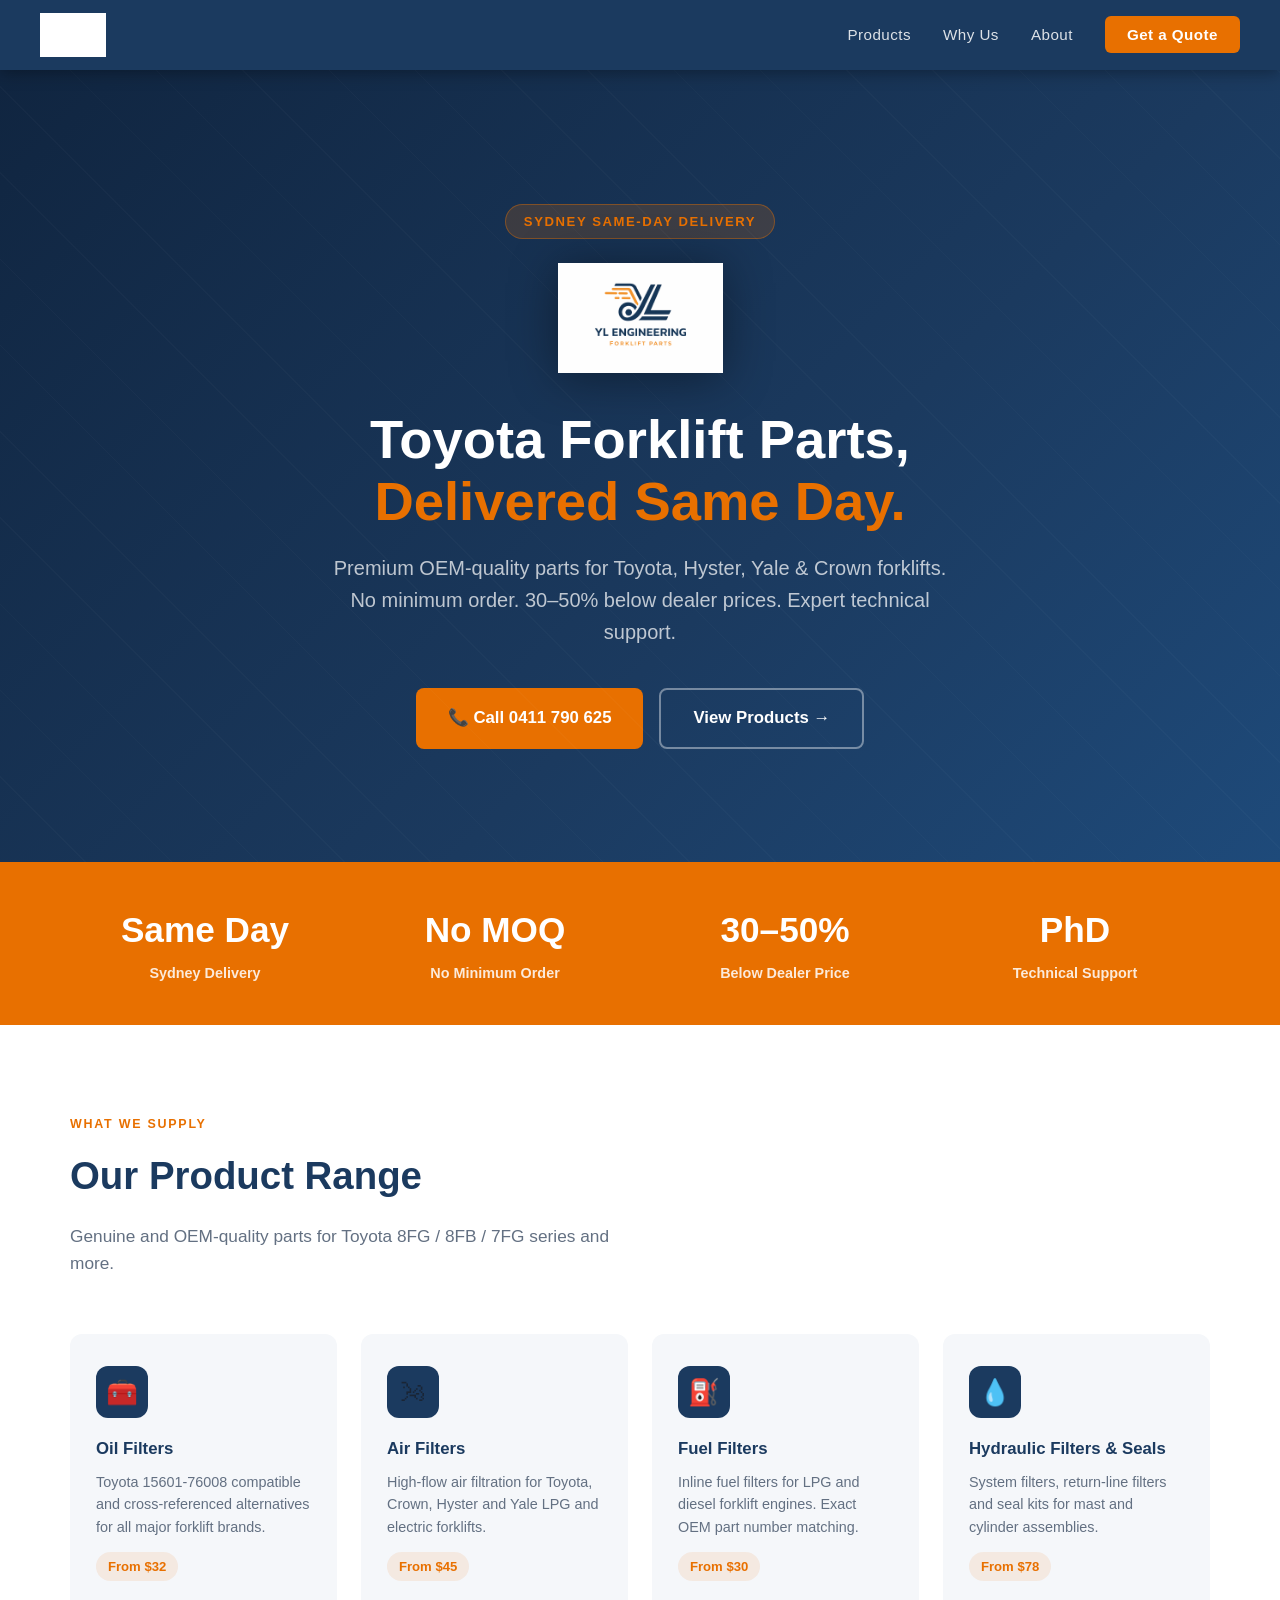
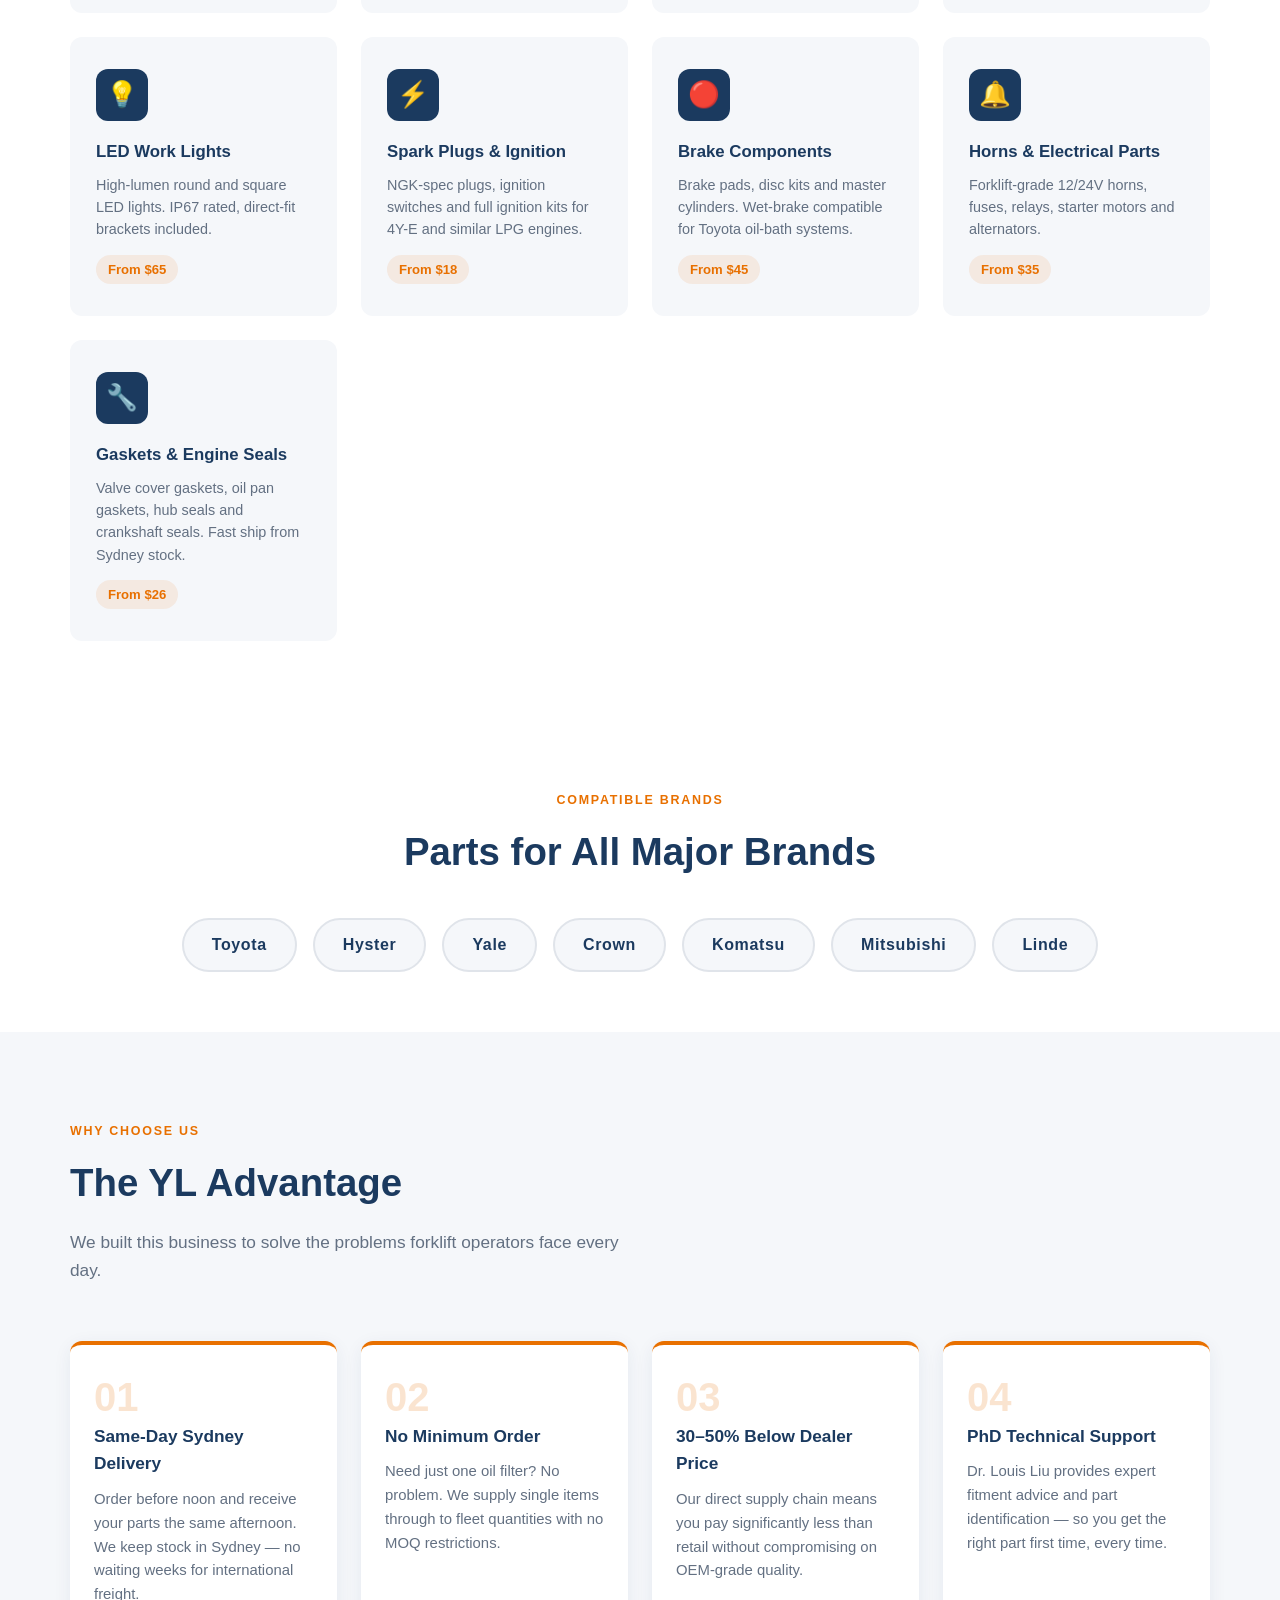
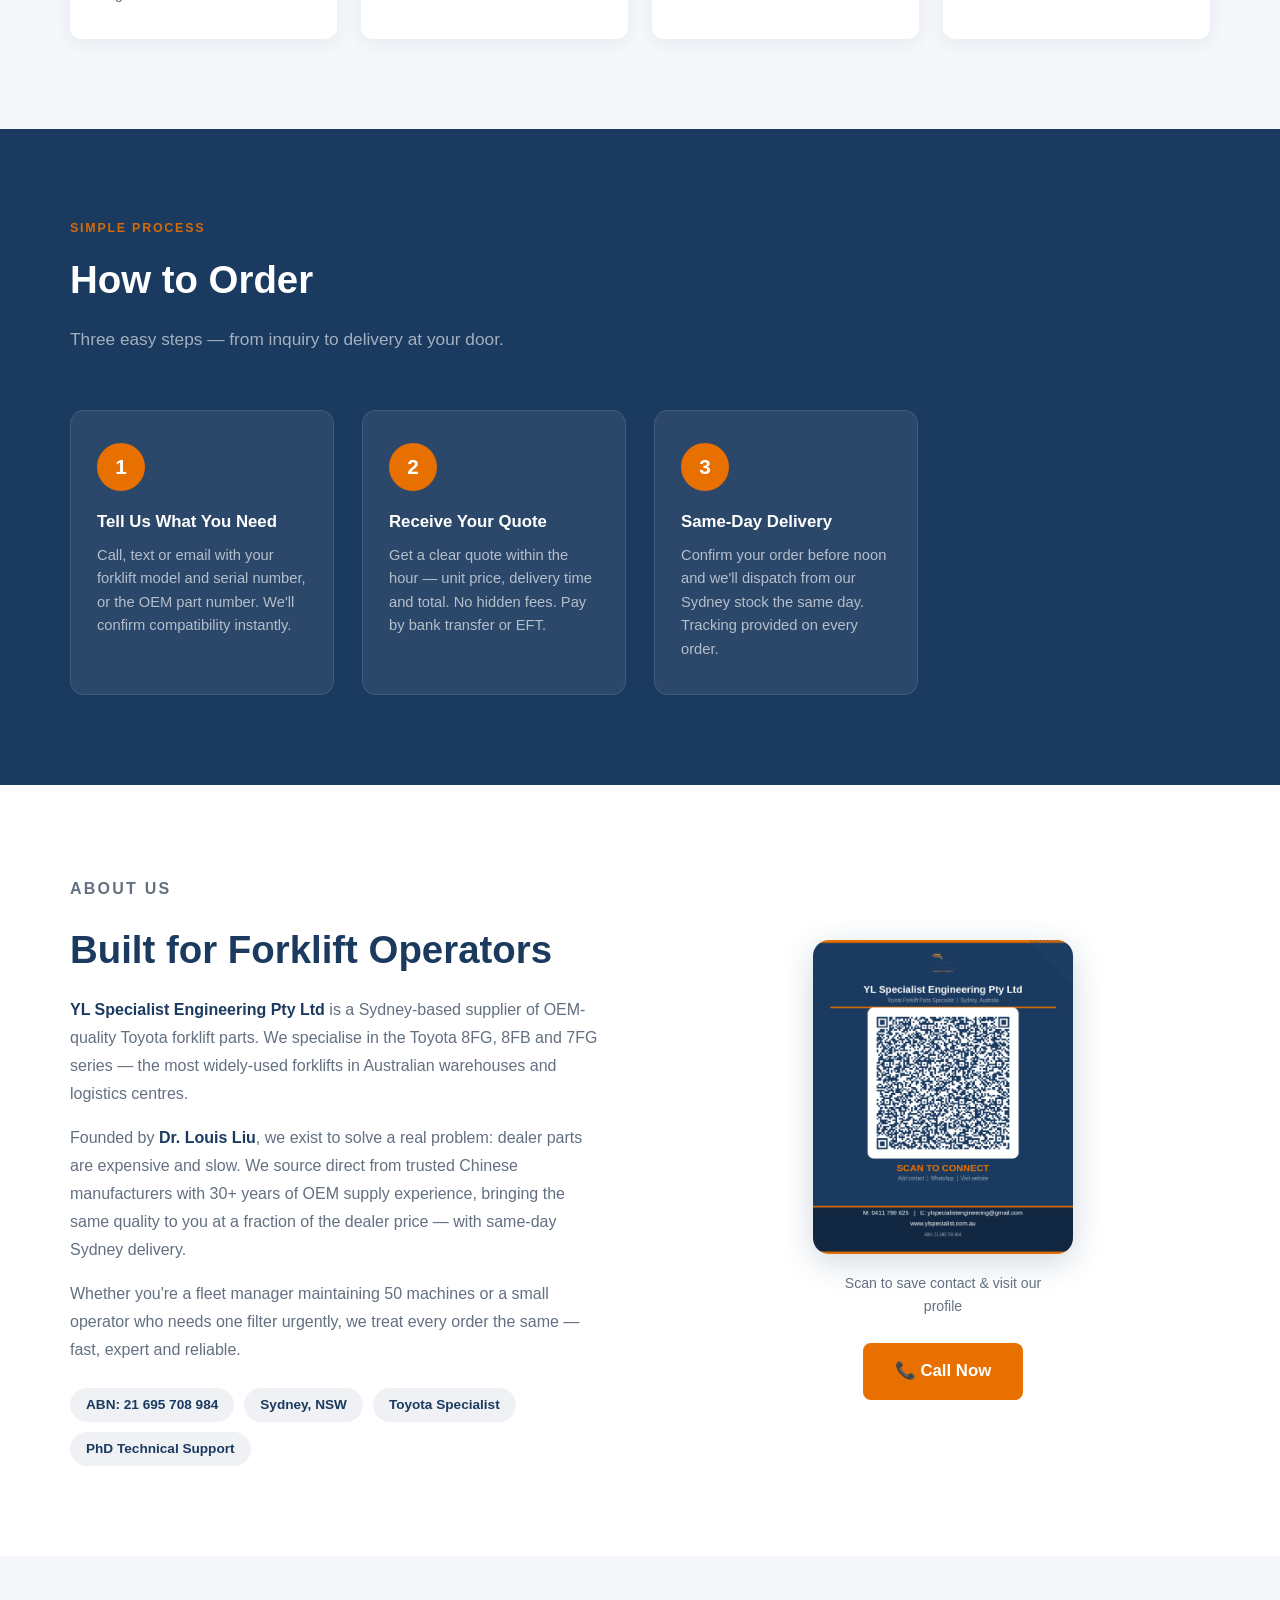
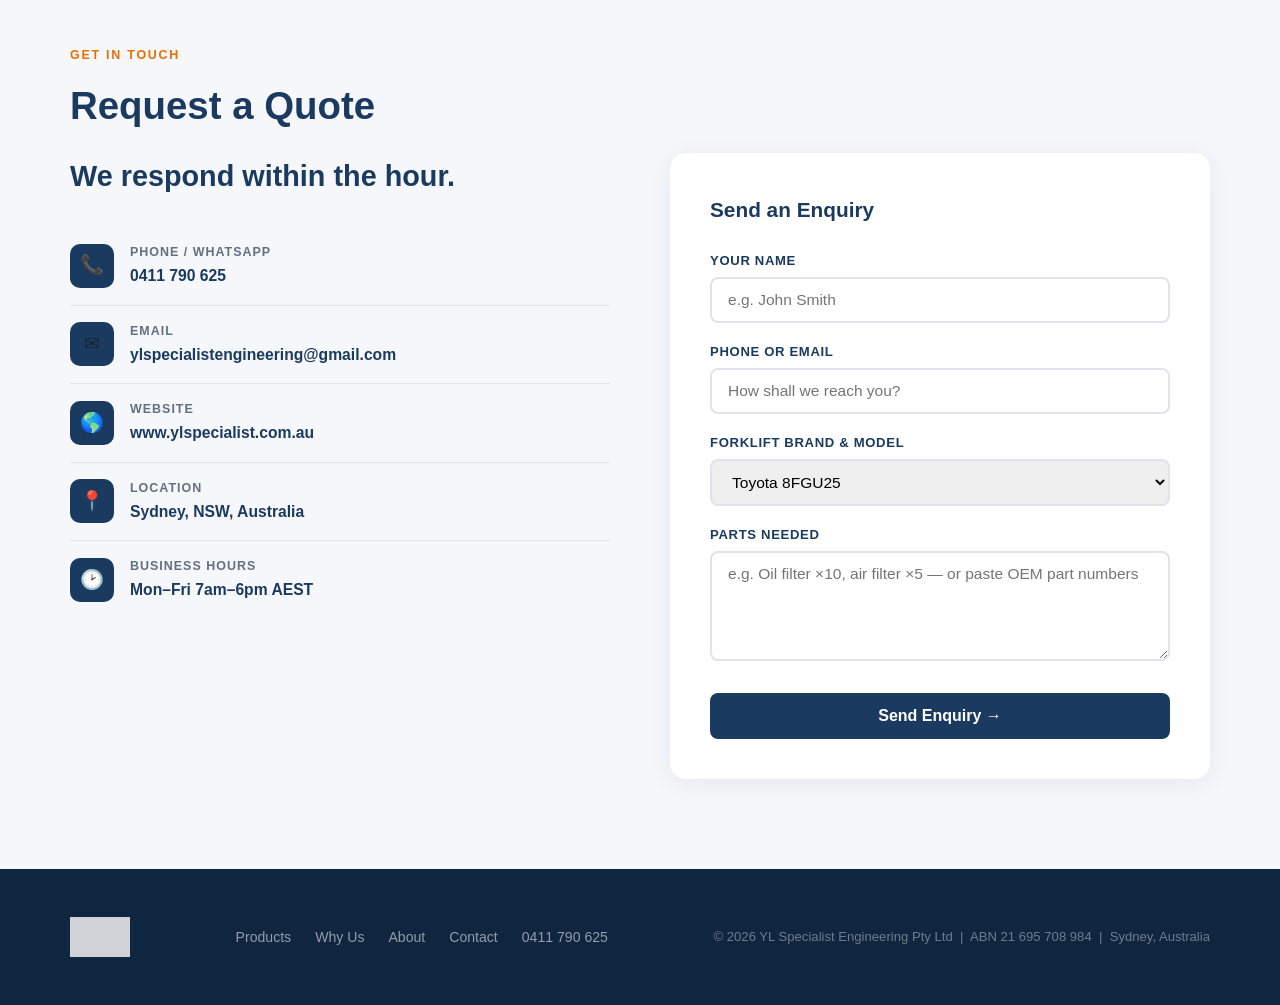
==== index.html @ 7cc7c7d5 "Publish website" ====
<!DOCTYPE html>
<html lang="en">
<head>
<meta charset="UTF-8"/>
<meta name="viewport" content="width=device-width, initial-scale=1.0"/>
<title>YL Specialist Engineering | Toyota Forklift Parts Sydney</title>
<meta name="description" content="Sydney's Toyota forklift parts specialist. Same-day delivery, no minimum order. Oil filters, air filters, LED lights, spark plugs and more. Call 0411 790 625."/>
<style>
/* ─── Reset & Base ─── */
*,*::before,*::after{box-sizing:border-box;margin:0;padding:0}
html{scroll-behavior:smooth}
body{font-family:'Segoe UI',Arial,sans-serif;color:#1a2535;background:#f5f7fa;line-height:1.6}
img{max-width:100%;display:block}
a{text-decoration:none;color:inherit}

/* ─── Variables ─── */
:root{
  --navy:#1B3A5F;
  --navy-dark:#102540;
  --orange:#E87000;
  --orange-lt:#FF8C1A;
  --white:#FFFFFF;
  --gray:#f5f7fa;
  --text:#1a2535;
  --mid:#637082;
}

/* ─── NAV ─── */
nav{
  position:sticky;top:0;z-index:999;
  background:var(--navy);
  display:flex;align-items:center;justify-content:space-between;
  padding:0 40px;height:70px;
  box-shadow:0 2px 16px rgba(0,0,0,.35);
}
.nav-logo img{height:44px;filter:brightness(0) invert(1);}
.nav-links{display:flex;gap:32px;align-items:center;list-style:none}
.nav-links a{color:rgba(255,255,255,.85);font-size:.95rem;letter-spacing:.03em;transition:color .2s}
.nav-links a:hover{color:var(--orange)}
.nav-cta{
  background:var(--orange);color:var(--white)!important;
  padding:10px 22px;border-radius:6px;font-weight:600;
  transition:background .2s;
}
.nav-cta:hover{background:var(--orange-lt)}
.hamburger{display:none;flex-direction:column;gap:5px;cursor:pointer;background:none;border:none;padding:4px}
.hamburger span{display:block;width:26px;height:2px;background:white;border-radius:2px}

/* ─── HERO ─── */
.hero{
  background:linear-gradient(135deg, var(--navy-dark) 0%, var(--navy) 60%, #1e4a7a 100%);
  min-height:88vh;display:flex;flex-direction:column;
  align-items:center;justify-content:center;
  text-align:center;padding:80px 20px 60px;
  position:relative;overflow:hidden;
}
.hero::before{
  content:'';position:absolute;inset:0;
  background:repeating-linear-gradient(
    45deg,transparent,transparent 60px,rgba(255,255,255,.018) 60px,rgba(255,255,255,.018) 61px
  );
}
.hero-badge{
  display:inline-block;background:rgba(232,112,0,.18);
  border:1px solid rgba(232,112,0,.4);
  color:var(--orange);font-size:.82rem;letter-spacing:.12em;font-weight:700;
  padding:6px 18px;border-radius:20px;margin-bottom:24px;text-transform:uppercase;
}
.hero img.hero-logo{
  height:110px;margin:0 auto 36px;
  filter:drop-shadow(0 4px 24px rgba(0,0,0,.4));
}
.hero h1{
  color:var(--white);font-size:clamp(2rem,5vw,3.4rem);
  font-weight:800;line-height:1.15;max-width:820px;
  margin-bottom:18px;
}
.hero h1 span{color:var(--orange)}
.hero p.sub{
  color:rgba(255,255,255,.72);font-size:clamp(1rem,2.2vw,1.25rem);
  max-width:620px;margin:0 auto 40px;
}
.hero-btns{display:flex;gap:16px;flex-wrap:wrap;justify-content:center}
.btn{
  display:inline-flex;align-items:center;gap:8px;
  padding:15px 32px;border-radius:8px;font-size:1.05rem;font-weight:700;
  cursor:pointer;transition:all .2s;border:none;
}
.btn-primary{background:var(--orange);color:var(--white)}
.btn-primary:hover{background:var(--orange-lt);transform:translateY(-2px)}
.btn-outline{background:transparent;color:var(--white);border:2px solid rgba(255,255,255,.4)}
.btn-outline:hover{border-color:var(--orange);color:var(--orange)}

/* ─── SECTION BASE ─── */
section{padding:90px 20px}
.container{max-width:1140px;margin:0 auto}
.section-tag{
  color:var(--orange);font-size:.78rem;letter-spacing:.14em;font-weight:700;
  text-transform:uppercase;margin-bottom:10px;
}
.section-title{
  font-size:clamp(1.6rem,3.5vw,2.4rem);font-weight:800;
  color:var(--navy);margin-bottom:16px;
}
.section-sub{color:var(--mid);font-size:1.08rem;max-width:580px;margin-bottom:56px;}

/* ─── STATS STRIP ─── */
.stats{
  background:var(--orange);padding:40px 20px;
}
.stats .container{
  display:grid;grid-template-columns:repeat(4,1fr);gap:20px;text-align:center;
}
.stat-item h3{color:var(--white);font-size:2.2rem;font-weight:800}
.stat-item p{color:rgba(255,255,255,.85);font-size:.9rem;font-weight:600;margin-top:4px}
@media(max-width:700px){.stats .container{grid-template-columns:repeat(2,1fr)}}

/* ─── PRODUCTS ─── */
.products{background:var(--white)}
.prod-grid{display:grid;grid-template-columns:repeat(auto-fill,minmax(240px,1fr));gap:24px}
.prod-card{
  background:var(--gray);border-radius:12px;
  padding:30px 24px;transition:all .25s;border:2px solid transparent;
}
.prod-card:hover{
  border-color:var(--orange);transform:translateY(-4px);
  box-shadow:0 12px 32px rgba(27,58,95,.12);
}
.prod-icon{
  width:52px;height:52px;border-radius:12px;
  background:var(--navy);display:flex;align-items:center;justify-content:center;
  margin-bottom:18px;font-size:1.6rem;
}
.prod-card h3{font-size:1.05rem;font-weight:700;color:var(--navy);margin-bottom:8px}
.prod-card p{color:var(--mid);font-size:.9rem;line-height:1.55}
.prod-card .price-from{
  margin-top:14px;display:inline-block;
  background:rgba(232,112,0,.1);color:var(--orange);
  padding:4px 12px;border-radius:20px;font-size:.82rem;font-weight:700;
}

/* ─── WHY US ─── */
.why{background:var(--gray)}
.why-grid{display:grid;grid-template-columns:repeat(auto-fill,minmax(230px,1fr));gap:24px}
.why-card{
  background:var(--white);border-radius:12px;padding:32px 24px;
  border-top:4px solid var(--orange);
  box-shadow:0 4px 18px rgba(27,58,95,.07);
}
.why-card h3{font-size:1.08rem;font-weight:700;color:var(--navy);margin-bottom:10px}
.why-card p{color:var(--mid);font-size:.93rem}
.why-num{
  font-size:2.5rem;font-weight:900;color:var(--orange);opacity:.18;
  line-height:1;margin-bottom:6px;
}

/* ─── BRANDS ─── */
.brands{background:var(--white);padding:60px 20px;text-align:center}
.brand-list{
  display:flex;flex-wrap:wrap;gap:16px;
  justify-content:center;margin-top:36px;
}
.brand-chip{
  background:var(--gray);border:2px solid #e0e4ea;
  padding:12px 28px;border-radius:40px;
  font-weight:700;font-size:1rem;color:var(--navy);
  letter-spacing:.04em;
}

/* ─── HOW TO ORDER ─── */
.order{background:var(--navy);padding:90px 20px}
.order .section-tag{color:rgba(232,112,0,.9)}
.order .section-title{color:var(--white)}
.order .section-sub{color:rgba(255,255,255,.6)}
.steps{display:grid;grid-template-columns:repeat(auto-fill,minmax(240px,1fr));gap:28px;margin-top:20px}
.step{
  background:rgba(255,255,255,.07);border-radius:14px;padding:32px 26px;
  border:1px solid rgba(255,255,255,.1);position:relative;
}
.step-num{
  width:48px;height:48px;border-radius:50%;
  background:var(--orange);color:var(--white);
  font-size:1.3rem;font-weight:900;
  display:flex;align-items:center;justify-content:center;
  margin-bottom:18px;
}
.step h3{color:var(--white);font-size:1.05rem;font-weight:700;margin-bottom:8px}
.step p{color:rgba(255,255,255,.65);font-size:.92rem}

/* ─── ABOUT ─── */
.about{background:var(--white)}
.about-inner{display:grid;grid-template-columns:1fr 1fr;gap:72px;align-items:center}
.about-text p{color:var(--mid);margin-bottom:16px;font-size:1rem;line-height:1.75}
.about-text p strong{color:var(--navy)}
.about-tag-list{display:flex;flex-wrap:wrap;gap:10px;margin-top:24px}
.about-tag{
  background:rgba(27,58,95,.07);color:var(--navy);
  padding:6px 16px;border-radius:20px;font-size:.85rem;font-weight:600;
}
.about-qr{display:flex;flex-direction:column;align-items:center;gap:18px}
.about-qr img{width:260px;border-radius:16px;box-shadow:0 8px 32px rgba(27,58,95,.2)}
.about-qr p{color:var(--mid);font-size:.88rem;text-align:center;max-width:220px}

/* ─── CONTACT ─── */
.contact{background:var(--gray)}
.contact-grid{display:grid;grid-template-columns:1fr 1fr;gap:60px;align-items:start}
.contact-info h2{font-size:1.8rem;font-weight:800;color:var(--navy);margin-bottom:28px}
.contact-row{
  display:flex;align-items:center;gap:16px;
  padding:16px 0;border-bottom:1px solid #e0e4ea;
}
.contact-row:last-child{border:none}
.c-icon{
  width:44px;height:44px;border-radius:10px;flex-shrink:0;
  background:var(--navy);display:flex;align-items:center;justify-content:center;
  font-size:1.2rem;
}
.contact-row h4{font-size:.78rem;color:var(--mid);font-weight:600;letter-spacing:.08em;text-transform:uppercase}
.contact-row a,
.contact-row span{color:var(--navy);font-weight:600;font-size:.98rem}
.contact-row a:hover{color:var(--orange)}
.contact-form{background:var(--white);border-radius:16px;padding:40px;box-shadow:0 4px 24px rgba(27,58,95,.08)}
.contact-form h3{color:var(--navy);font-size:1.3rem;font-weight:800;margin-bottom:24px}
.form-row{margin-bottom:18px}
.form-row label{display:block;font-size:.82rem;font-weight:700;color:var(--navy);margin-bottom:6px;letter-spacing:.05em;text-transform:uppercase}
.form-row input,.form-row textarea,.form-row select{
  width:100%;padding:12px 16px;border-radius:8px;
  border:2px solid #e0e4ea;font-size:.97rem;
  font-family:inherit;transition:border .2s;
}
.form-row input:focus,.form-row textarea:focus,.form-row select:focus{
  outline:none;border-color:var(--orange);
}
.form-row textarea{height:110px;resize:vertical}
.btn-send{
  width:100%;background:var(--navy);color:var(--white);
  padding:14px;border-radius:8px;font-size:1rem;font-weight:700;
  border:none;cursor:pointer;transition:background .2s;margin-top:6px;
}
.btn-send:hover{background:var(--orange)}

/* ─── FOOTER ─── */
footer{background:var(--navy-dark);color:rgba(255,255,255,.6);padding:48px 20px}
.footer-inner{
  max-width:1140px;margin:0 auto;
  display:flex;flex-wrap:wrap;gap:28px;justify-content:space-between;align-items:center;
}
.footer-logo img{height:40px;filter:brightness(0) invert(1);opacity:.8}
.footer-links{display:flex;gap:24px;flex-wrap:wrap}
.footer-links a{color:rgba(255,255,255,.55);font-size:.88rem;transition:color .2s}
.footer-links a:hover{color:var(--orange)}
.footer-copy{font-size:.82rem;color:rgba(255,255,255,.4)}

/* ─── MOBILE ─── */
@media(max-width:860px){
  .about-inner,.contact-grid{grid-template-columns:1fr;gap:40px}
  .about-qr{display:none}
}
@media(max-width:640px){
  nav{padding:0 20px}
  .nav-links{
    display:none;flex-direction:column;gap:0;
    position:absolute;top:70px;left:0;right:0;
    background:var(--navy);padding:12px 0;
  }
  .nav-links.open{display:flex}
  .nav-links li a{display:block;padding:14px 28px}
  .hamburger{display:flex}
  .hero{min-height:auto;padding:80px 20px 60px}
  .hero-btns{flex-direction:column;align-items:center}
  section{padding:64px 20px}
}
</style>
</head>
<body>

<!-- ═══ NAV ═══ -->
<nav>
  <a href="#home" class="nav-logo">
    <img src="[data-uri]" alt="YL Engineering Logo"/>
  </a>
  <ul class="nav-links" id="navLinks">
    <li><a href="#products">Products</a></li>
    <li><a href="#why">Why Us</a></li>
    <li><a href="#about">About</a></li>
    <li><a href="#contact"><span class="nav-cta">Get a Quote</span></a></li>
  </ul>
  <button class="hamburger" id="hamburger" aria-label="Menu">
    <span></span><span></span><span></span>
  </button>
</nav>

<!-- ═══ HERO ═══ -->
<section class="hero" id="home">
  <div class="hero-badge">Sydney Same-Day Delivery</div>
  <img class="hero-logo" src="[data-uri]" alt="YL Specialist Engineering"/>
  <h1>Toyota Forklift Parts,<br/><span>Delivered Same Day.</span></h1>
  <p class="sub">
    Premium OEM-quality parts for Toyota, Hyster, Yale &amp; Crown forklifts.
    No minimum order. 30–50% below dealer prices. Expert technical support.
  </p>
  <div class="hero-btns">
    <a href="tel:0411790625" class="btn btn-primary">&#128222; Call 0411 790 625</a>
    <a href="#products" class="btn btn-outline">View Products &#8594;</a>
  </div>
</section>

<!-- ═══ STATS ═══ -->
<div class="stats">
  <div class="container">
    <div class="stat-item"><h3>Same Day</h3><p>Sydney Delivery</p></div>
    <div class="stat-item"><h3>No MOQ</h3><p>No Minimum Order</p></div>
    <div class="stat-item"><h3>30–50%</h3><p>Below Dealer Price</p></div>
    <div class="stat-item"><h3>PhD</h3><p>Technical Support</p></div>
  </div>
</div>

<!-- ═══ PRODUCTS ═══ -->
<section class="products" id="products">
  <div class="container">
    <p class="section-tag">What We Supply</p>
    <h2 class="section-title">Our Product Range</h2>
    <p class="section-sub">Genuine and OEM-quality parts for Toyota 8FG / 8FB / 7FG series and more.</p>
    <div class="prod-grid">
      <div class="prod-card">
        <div class="prod-icon">&#129520;</div>
        <h3>Oil Filters</h3>
        <p>Toyota 15601-76008 compatible and cross-referenced alternatives for all major forklift brands.</p>
        <span class="price-from">From $32</span>
      </div>
      <div class="prod-card">
        <div class="prod-icon">&#127788;</div>
        <h3>Air Filters</h3>
        <p>High-flow air filtration for Toyota, Crown, Hyster and Yale LPG and electric forklifts.</p>
        <span class="price-from">From $45</span>
      </div>
      <div class="prod-card">
        <div class="prod-icon">&#9981;</div>
        <h3>Fuel Filters</h3>
        <p>Inline fuel filters for LPG and diesel forklift engines. Exact OEM part number matching.</p>
        <span class="price-from">From $30</span>
      </div>
      <div class="prod-card">
        <div class="prod-icon">&#128167;</div>
        <h3>Hydraulic Filters &amp; Seals</h3>
        <p>System filters, return-line filters and seal kits for mast and cylinder assemblies.</p>
        <span class="price-from">From $78</span>
      </div>
      <div class="prod-card">
        <div class="prod-icon">&#128161;</div>
        <h3>LED Work Lights</h3>
        <p>High-lumen round and square LED lights. IP67 rated, direct-fit brackets included.</p>
        <span class="price-from">From $65</span>
      </div>
      <div class="prod-card">
        <div class="prod-icon">&#9889;</div>
        <h3>Spark Plugs &amp; Ignition</h3>
        <p>NGK-spec plugs, ignition switches and full ignition kits for 4Y-E and similar LPG engines.</p>
        <span class="price-from">From $18</span>
      </div>
      <div class="prod-card">
        <div class="prod-icon">&#128308;</div>
        <h3>Brake Components</h3>
        <p>Brake pads, disc kits and master cylinders. Wet-brake compatible for Toyota oil-bath systems.</p>
        <span class="price-from">From $45</span>
      </div>
      <div class="prod-card">
        <div class="prod-icon">&#128276;</div>
        <h3>Horns &amp; Electrical Parts</h3>
        <p>Forklift-grade 12/24V horns, fuses, relays, starter motors and alternators.</p>
        <span class="price-from">From $35</span>
      </div>
      <div class="prod-card">
        <div class="prod-icon">&#128295;</div>
        <h3>Gaskets &amp; Engine Seals</h3>
        <p>Valve cover gaskets, oil pan gaskets, hub seals and crankshaft seals. Fast ship from Sydney stock.</p>
        <span class="price-from">From $26</span>
      </div>
    </div>
  </div>
</section>

<!-- ═══ BRANDS ═══ -->
<div class="brands">
  <div class="container">
    <p class="section-tag" style="color:var(--orange)">Compatible Brands</p>
    <h2 class="section-title" style="text-align:center">Parts for All Major Brands</h2>
    <div class="brand-list">
      <div class="brand-chip">Toyota</div>
      <div class="brand-chip">Hyster</div>
      <div class="brand-chip">Yale</div>
      <div class="brand-chip">Crown</div>
      <div class="brand-chip">Komatsu</div>
      <div class="brand-chip">Mitsubishi</div>
      <div class="brand-chip">Linde</div>
    </div>
  </div>
</div>

<!-- ═══ WHY US ═══ -->
<section class="why" id="why">
  <div class="container">
    <p class="section-tag">Why Choose Us</p>
    <h2 class="section-title">The YL Advantage</h2>
    <p class="section-sub">We built this business to solve the problems forklift operators face every day.</p>
    <div class="why-grid">
      <div class="why-card">
        <div class="why-num">01</div>
        <h3>Same-Day Sydney Delivery</h3>
        <p>Order before noon and receive your parts the same afternoon. We keep stock in Sydney — no waiting weeks for international freight.</p>
      </div>
      <div class="why-card">
        <div class="why-num">02</div>
        <h3>No Minimum Order</h3>
        <p>Need just one oil filter? No problem. We supply single items through to fleet quantities with no MOQ restrictions.</p>
      </div>
      <div class="why-card">
        <div class="why-num">03</div>
        <h3>30–50% Below Dealer Price</h3>
        <p>Our direct supply chain means you pay significantly less than retail without compromising on OEM-grade quality.</p>
      </div>
      <div class="why-card">
        <div class="why-num">04</div>
        <h3>PhD Technical Support</h3>
        <p>Dr. Louis Liu provides expert fitment advice and part identification — so you get the right part first time, every time.</p>
      </div>
    </div>
  </div>
</section>

<!-- ═══ HOW TO ORDER ═══ -->
<section class="order" id="order">
  <div class="container">
    <p class="section-tag">Simple Process</p>
    <h2 class="section-title">How to Order</h2>
    <p class="section-sub">Three easy steps — from inquiry to delivery at your door.</p>
    <div class="steps">
      <div class="step">
        <div class="step-num">1</div>
        <h3>Tell Us What You Need</h3>
        <p>Call, text or email with your forklift model and serial number, or the OEM part number. We'll confirm compatibility instantly.</p>
      </div>
      <div class="step">
        <div class="step-num">2</div>
        <h3>Receive Your Quote</h3>
        <p>Get a clear quote within the hour — unit price, delivery time and total. No hidden fees. Pay by bank transfer or EFT.</p>
      </div>
      <div class="step">
        <div class="step-num">3</div>
        <h3>Same-Day Delivery</h3>
        <p>Confirm your order before noon and we'll dispatch from our Sydney stock the same day. Tracking provided on every order.</p>
      </div>
    </div>
  </div>
</section>

<!-- ═══ ABOUT ═══ -->
<section class="about" id="about">
  <div class="container">
    <div class="about-inner">
      <div class="about-text">
        <p class="section-tag">About Us</p>
        <h2 class="section-title">Built for Forklift Operators</h2>
        <p><strong>YL Specialist Engineering Pty Ltd</strong> is a Sydney-based supplier of OEM-quality Toyota forklift parts. We specialise in the Toyota 8FG, 8FB and 7FG series — the most widely-used forklifts in Australian warehouses and logistics centres.</p>
        <p>Founded by <strong>Dr. Louis Liu</strong>, we exist to solve a real problem: dealer parts are expensive and slow. We source direct from trusted Chinese manufacturers with 30+ years of OEM supply experience, bringing the same quality to you at a fraction of the dealer price — with same-day Sydney delivery.</p>
        <p>Whether you're a fleet manager maintaining 50 machines or a small operator who needs one filter urgently, we treat every order the same — fast, expert and reliable.</p>
        <div class="about-tag-list">
          <span class="about-tag">ABN: 21 695 708 984</span>
          <span class="about-tag">Sydney, NSW</span>
          <span class="about-tag">Toyota Specialist</span>
          <span class="about-tag">PhD Technical Support</span>
        </div>
      </div>
      <div class="about-qr">
        <img src="[data-uri]" alt="YL Engineering QR Code — Scan to connect"/>
        <p>Scan to save contact &amp; visit our profile</p>
        <a href="tel:0411790625" class="btn btn-primary" style="margin-top:8px">&#128222; Call Now</a>
      </div>
    </div>
  </div>
</section>

<!-- ═══ CONTACT ═══ -->
<section class="contact" id="contact">
  <div class="container">
    <p class="section-tag">Get in Touch</p>
    <h2 class="section-title">Request a Quote</h2>
    <div class="contact-grid">
      <div class="contact-info">
        <h2>We respond within the hour.</h2>
        <div class="contact-row">
          <div class="c-icon">&#128222;</div>
          <div>
            <h4>Phone / WhatsApp</h4>
            <a href="tel:0411790625">0411 790 625</a>
          </div>
        </div>
        <div class="contact-row">
          <div class="c-icon">&#9993;</div>
          <div>
            <h4>Email</h4>
            <a href="mailto:ylspecialistengineering@gmail.com">ylspecialistengineering@gmail.com</a>
          </div>
        </div>
        <div class="contact-row">
          <div class="c-icon">&#127758;</div>
          <div>
            <h4>Website</h4>
            <a href="https://www.ylspecialist.com.au" target="_blank">www.ylspecialist.com.au</a>
          </div>
        </div>
        <div class="contact-row">
          <div class="c-icon">&#128205;</div>
          <div>
            <h4>Location</h4>
            <span>Sydney, NSW, Australia</span>
          </div>
        </div>
        <div class="contact-row">
          <div class="c-icon">&#128337;</div>
          <div>
            <h4>Business Hours</h4>
            <span>Mon–Fri 7am–6pm AEST</span>
          </div>
        </div>
      </div>
      <div class="contact-form">
        <h3>Send an Enquiry</h3>
        <div class="form-row">
          <label>Your Name</label>
          <input type="text" placeholder="e.g. John Smith"/>
        </div>
        <div class="form-row">
          <label>Phone or Email</label>
          <input type="text" placeholder="How shall we reach you?"/>
        </div>
        <div class="form-row">
          <label>Forklift Brand &amp; Model</label>
          <select>
            <option>Toyota 8FGU25</option>
            <option>Toyota 8FGCU25</option>
            <option>Toyota 7FG Series</option>
            <option>Hyster</option>
            <option>Yale</option>
            <option>Crown</option>
            <option>Other</option>
          </select>
        </div>
        <div class="form-row">
          <label>Parts Needed</label>
          <textarea placeholder="e.g. Oil filter ×10, air filter ×5 — or paste OEM part numbers"></textarea>
        </div>
        <button class="btn-send" onclick="sendEnquiry()">Send Enquiry &#8594;</button>
      </div>
    </div>
  </div>
</section>

<!-- ═══ FOOTER ═══ -->
<footer>
  <div class="footer-inner">
    <div class="footer-logo">
      <img src="[data-uri]" alt="YL Engineering"/>
    </div>
    <div class="footer-links">
      <a href="#products">Products</a>
      <a href="#why">Why Us</a>
      <a href="#about">About</a>
      <a href="#contact">Contact</a>
      <a href="tel:0411790625">0411 790 625</a>
    </div>
    <div class="footer-copy">
      &copy; 2026 YL Specialist Engineering Pty Ltd &nbsp;|&nbsp; ABN 21 695 708 984 &nbsp;|&nbsp; Sydney, Australia
    </div>
  </div>
</footer>

<script>
// Mobile nav toggle
document.getElementById('hamburger').addEventListener('click',function(){
  document.getElementById('navLinks').classList.toggle('open');
});
// Close nav on link click
document.querySelectorAll('.nav-links a').forEach(a=>{
  a.addEventListener('click',()=>document.getElementById('navLinks').classList.remove('open'));
});

// Enquiry form — opens mailto
function sendEnquiry(){
  const name  = document.querySelectorAll('.form-row input')[0].value || 'Customer';
  const reach = document.querySelectorAll('.form-row input')[1].value || '';
  const model = document.querySelector('.form-row select').value;
  const parts = document.querySelector('.form-row textarea').value || 'Parts enquiry';
  const body  = encodeURIComponent(
    `Hi Louis,

I would like to enquire about parts.

Name: ${name}
Contact: ${reach}
Forklift: ${model}
Parts needed: ${parts}

Thank you`
  );
  window.location.href = `mailto:ylspecialistengineering@gmail.com?subject=Parts%20Enquiry%20-%20${encodeURIComponent(model)}&body=${body}`;
}

// Smooth active nav highlighting
const sections = document.querySelectorAll('section[id], div.stats');
const navLinks  = document.querySelectorAll('.nav-links a');
const observer  = new IntersectionObserver(entries=>{
  entries.forEach(e=>{
    if(e.isIntersecting){
      navLinks.forEach(a=>a.style.color='');
      const match = document.querySelector(`.nav-links a[href="#${e.target.id}"]`);
      if(match) match.style.color='var(--orange)';
    }
  });
},{threshold:0.4});
sections.forEach(s=>observer.observe(s));
</script>
</body>
</html>
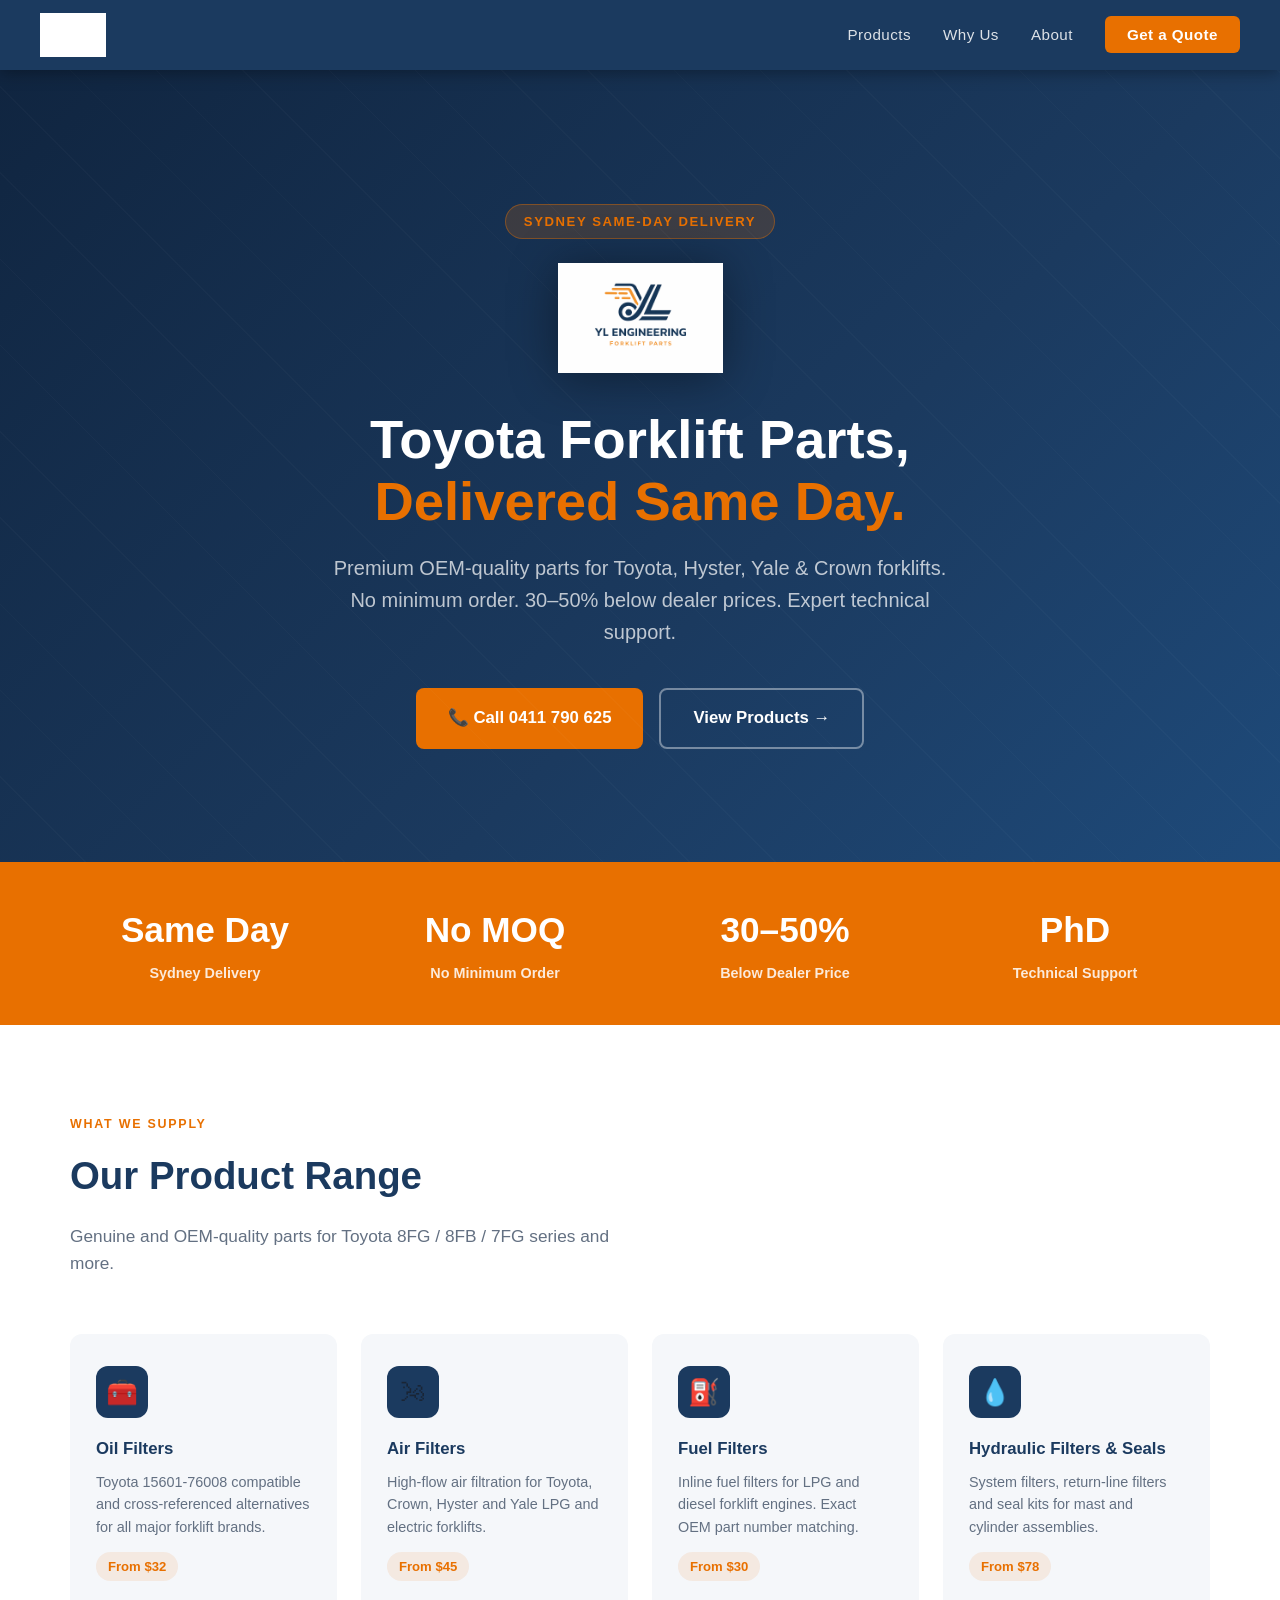
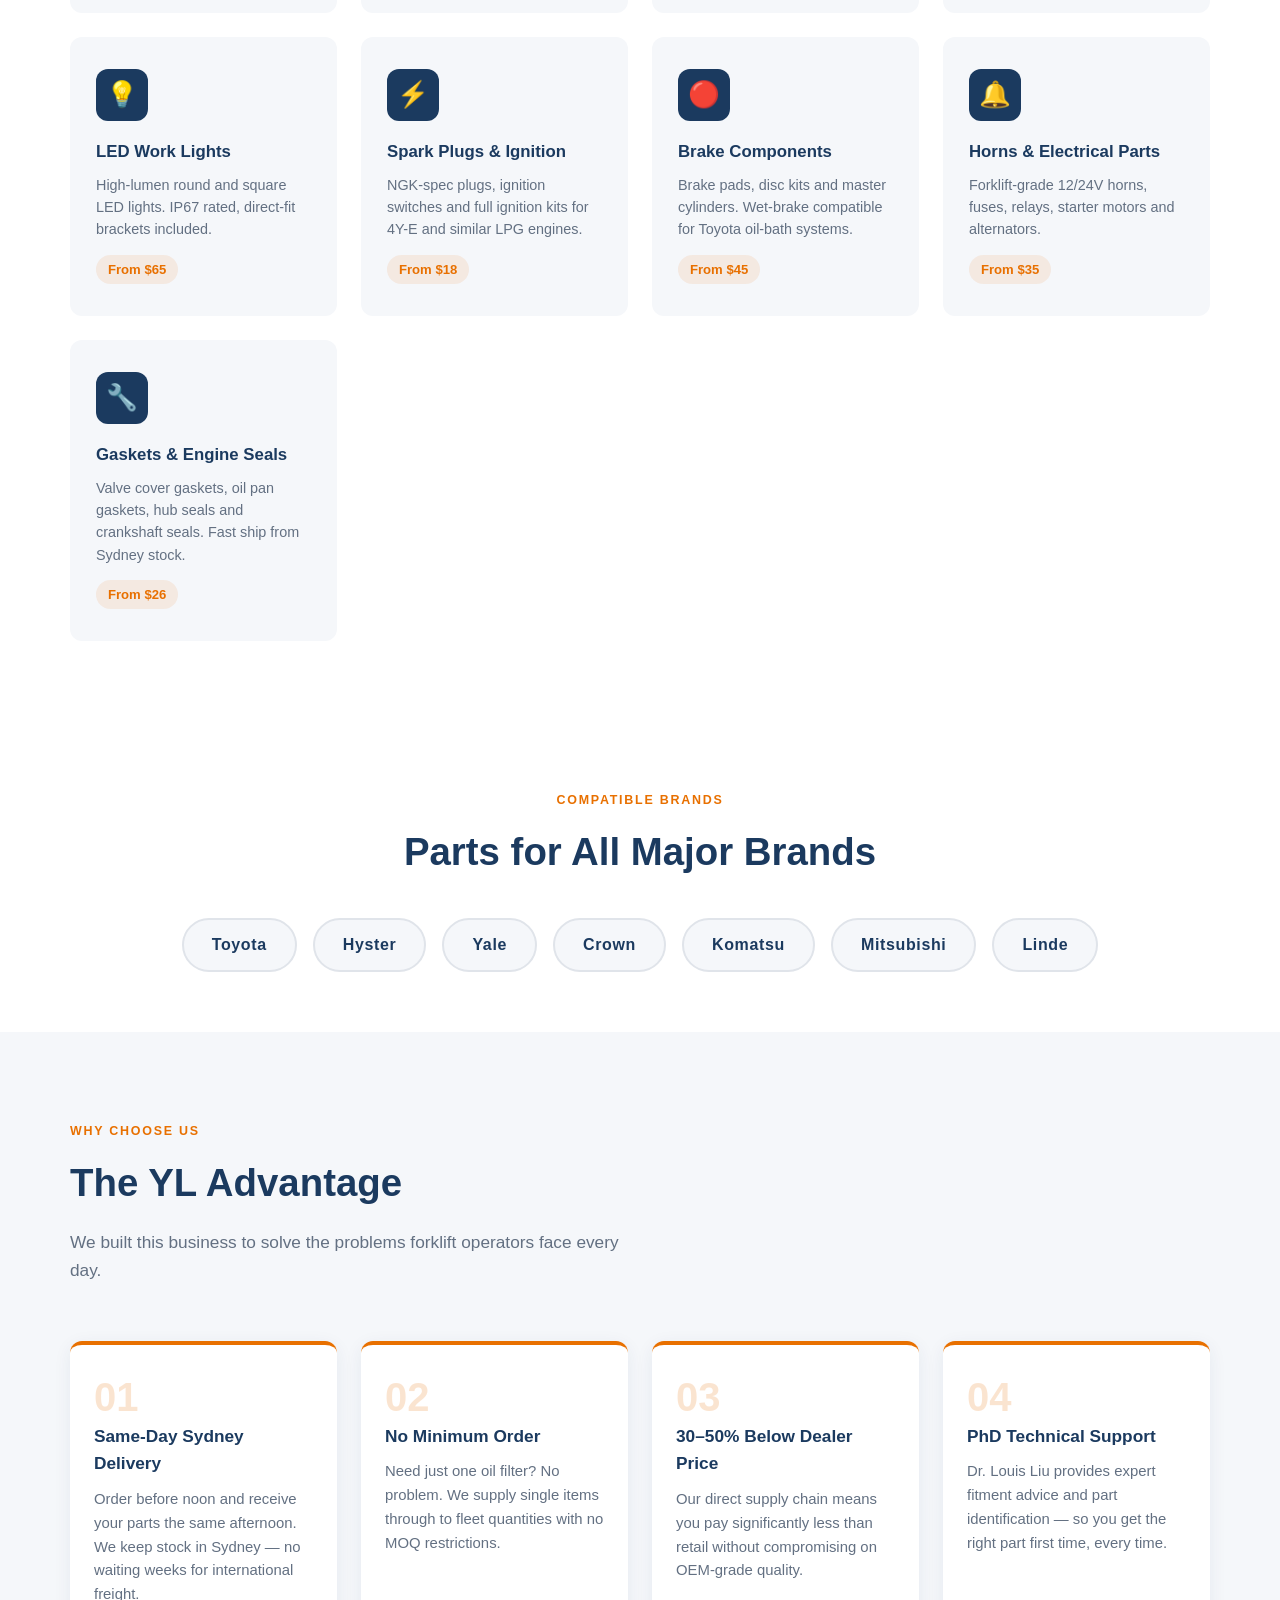
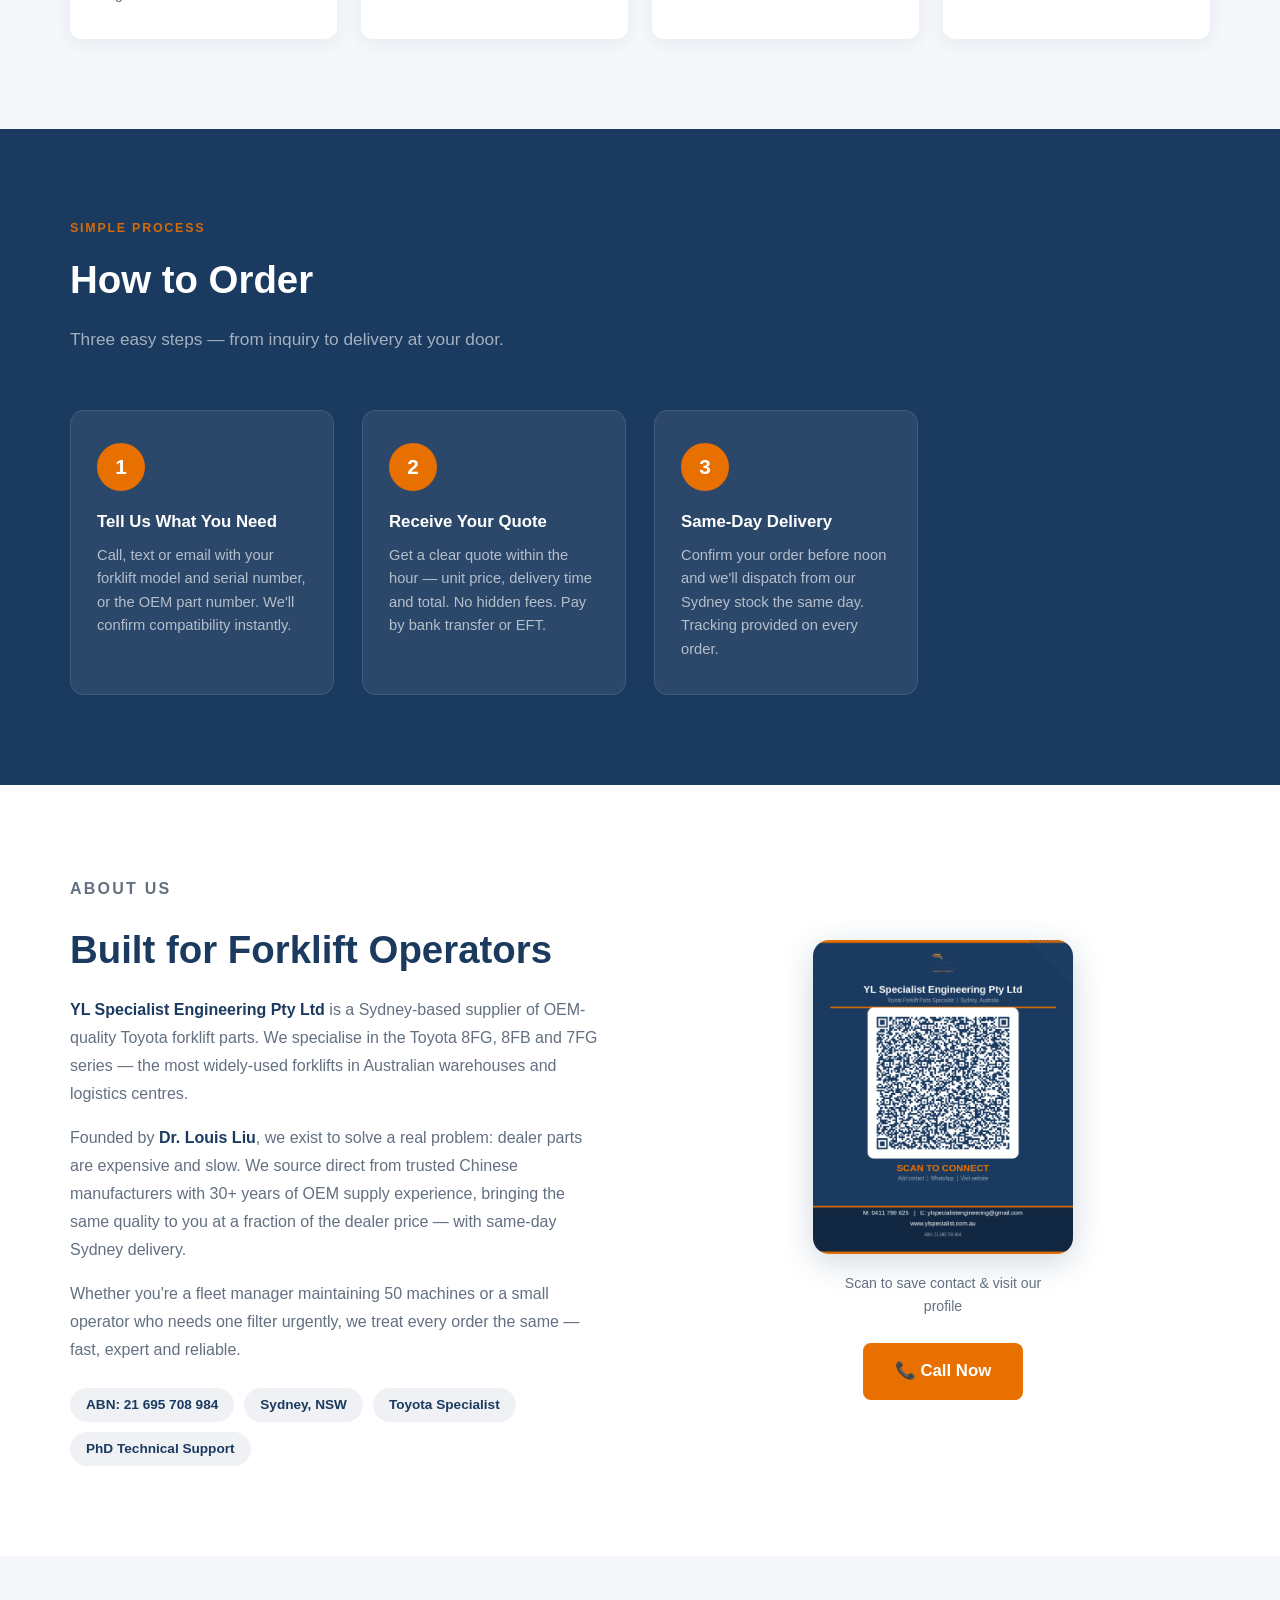
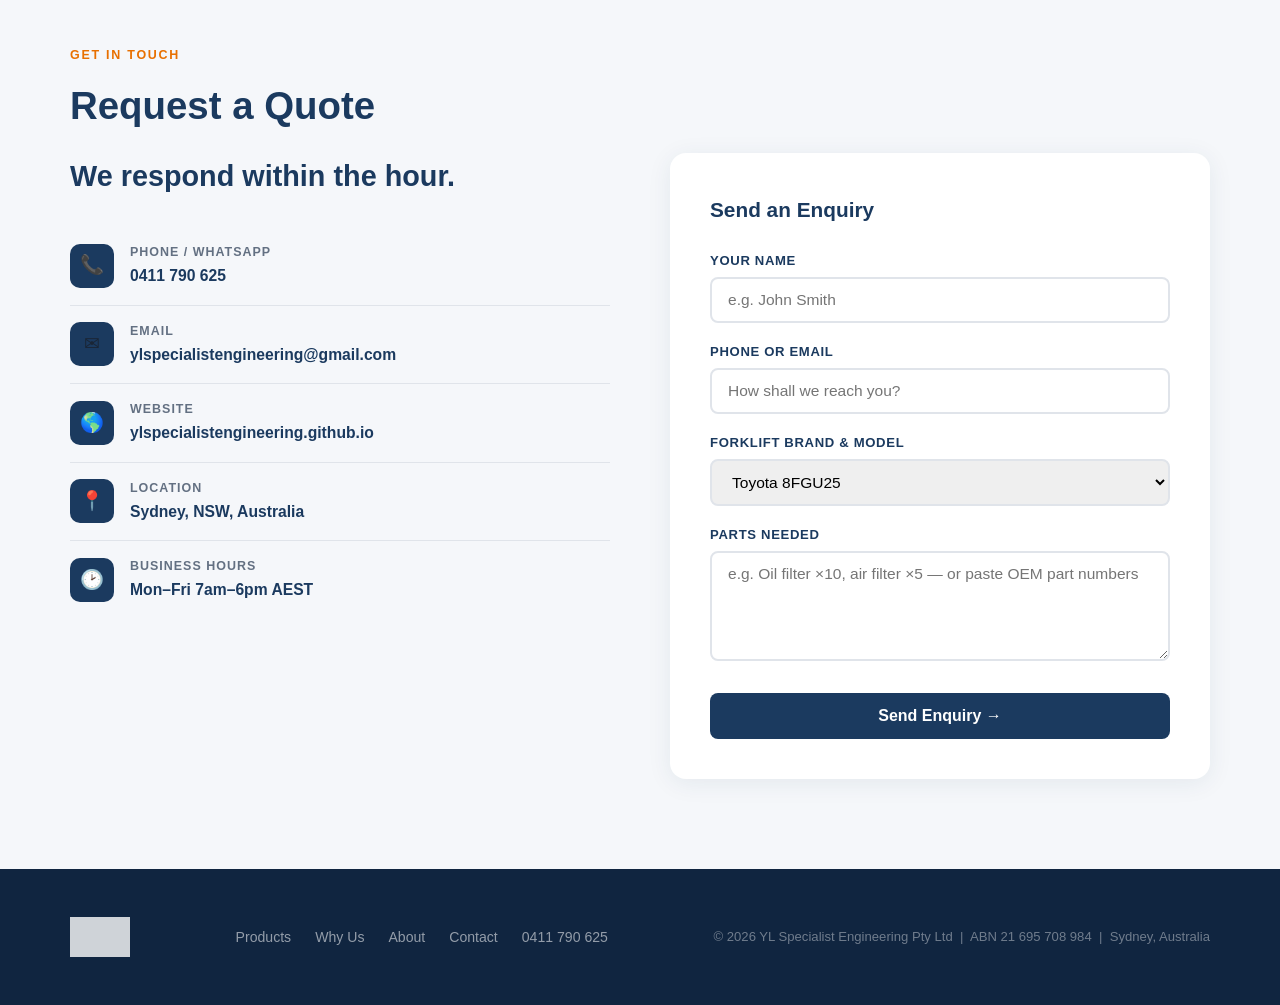
==== commit 4b52d286: "Update website address" ====
--- a/index.html
+++ b/index.html
@@ -506,7 +506,7 @@
           <div class="c-icon">&#127758;</div>
           <div>
             <h4>Website</h4>
-            <a href="https://www.ylspecialist.com.au" target="_blank">www.ylspecialist.com.au</a>
+            <a href="https://ylspecialistengineering.github.io/" target="_blank">ylspecialistengineering.github.io</a>
           </div>
         </div>
         <div class="contact-row">
@@ -621,4 +621,4 @@
 sections.forEach(s=>observer.observe(s));
 </script>
 </body>
-</html>+</html>
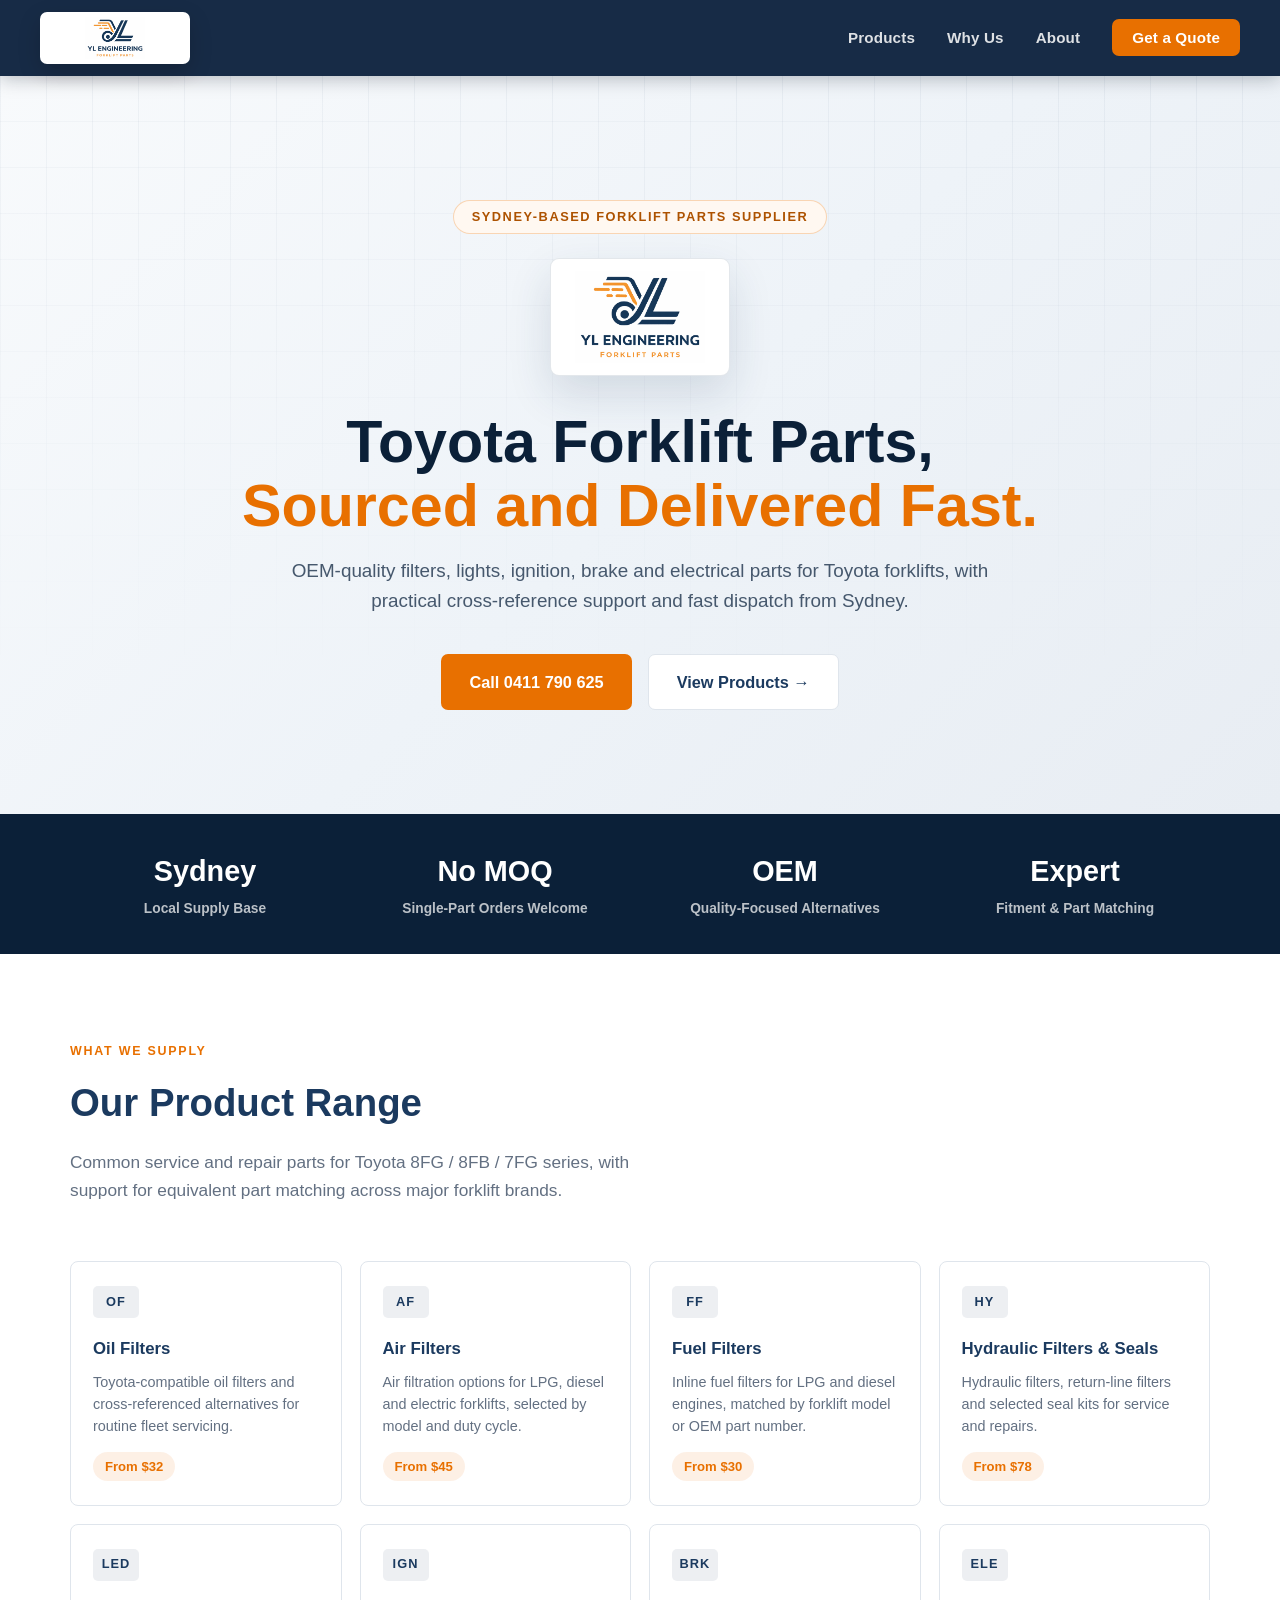
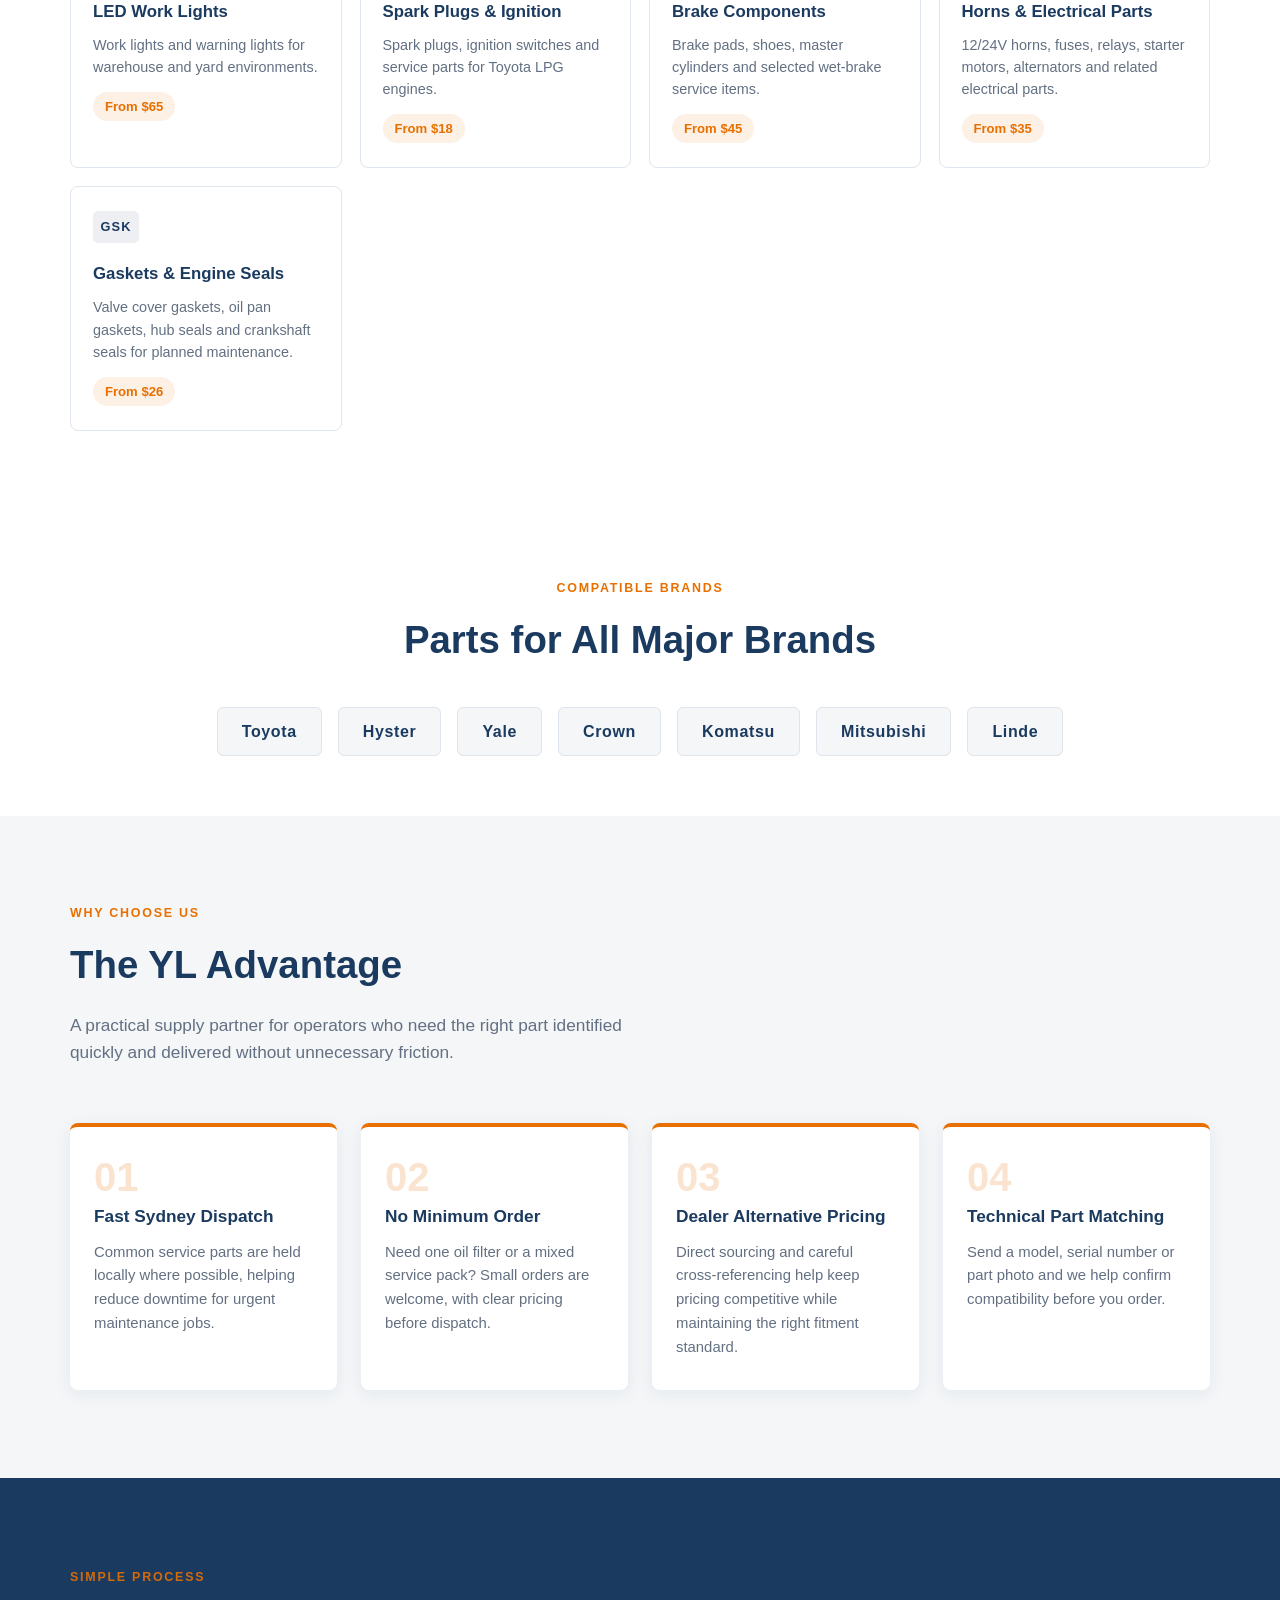
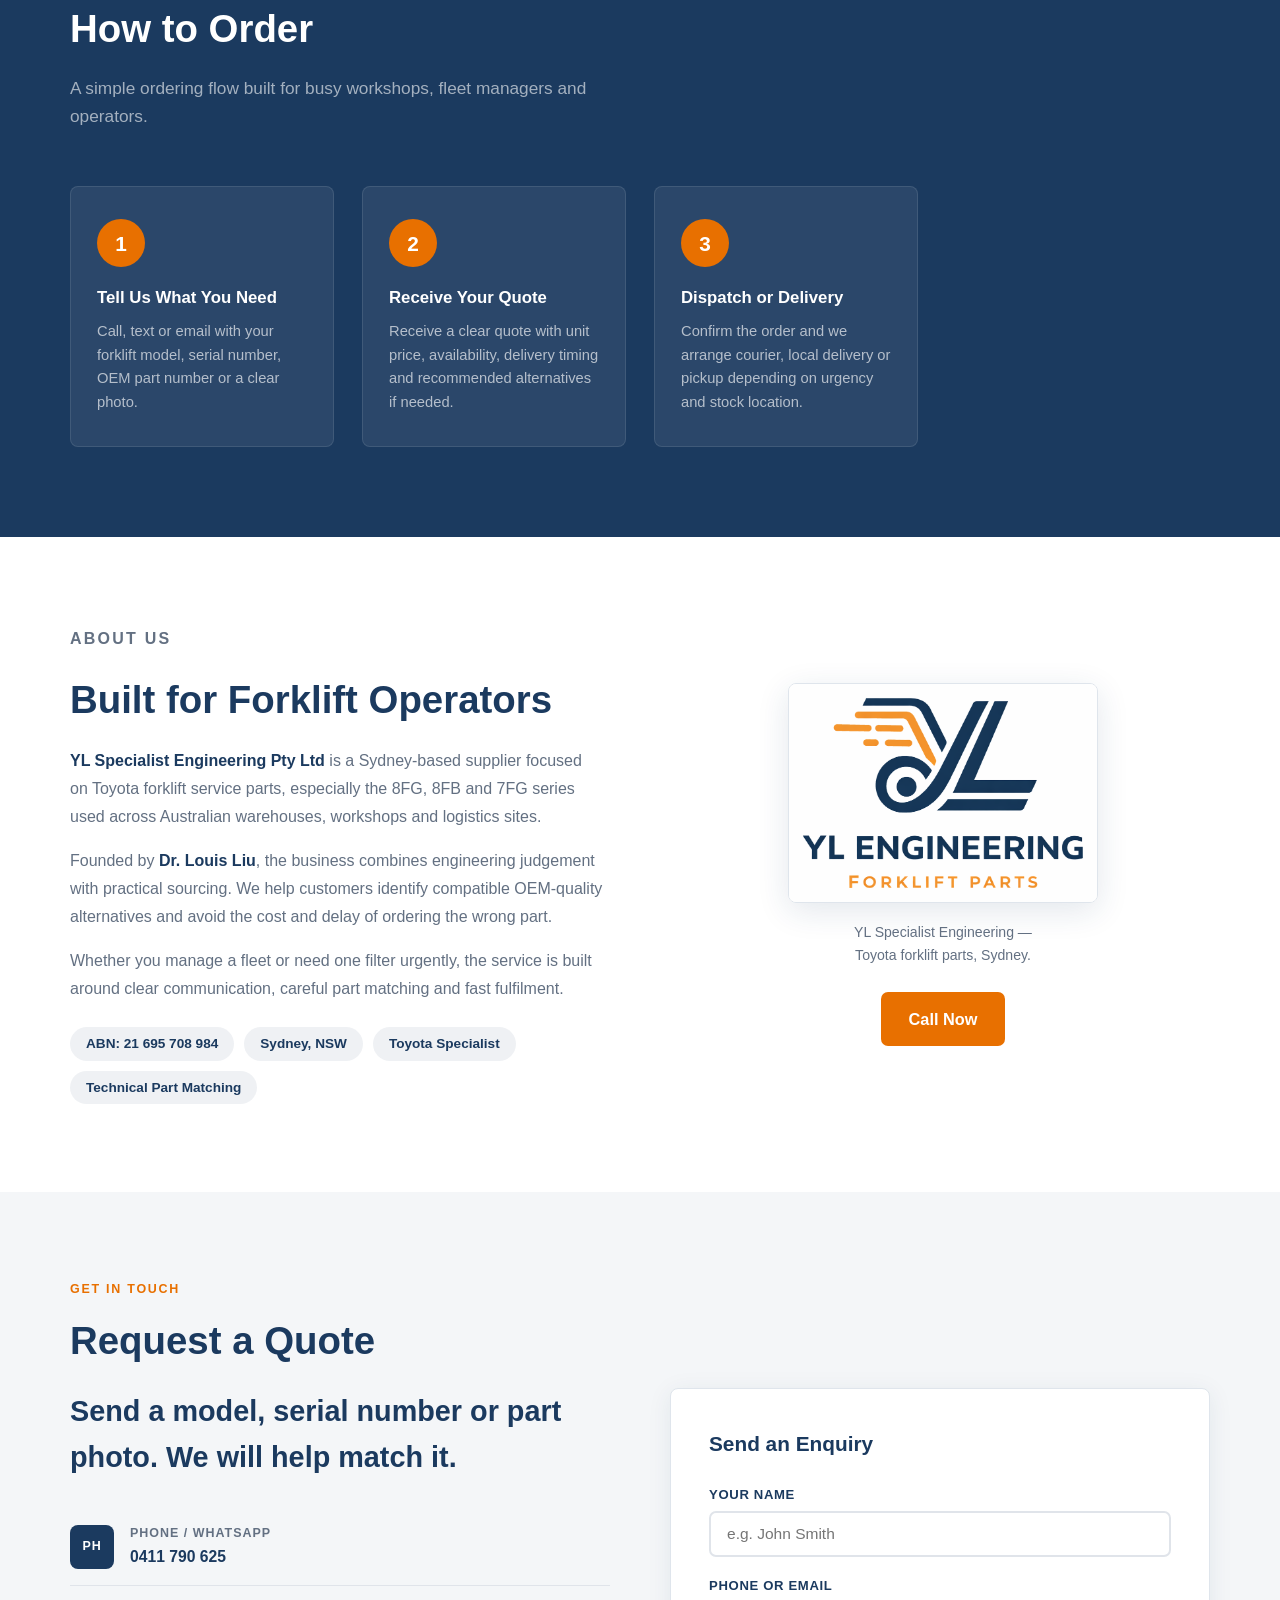
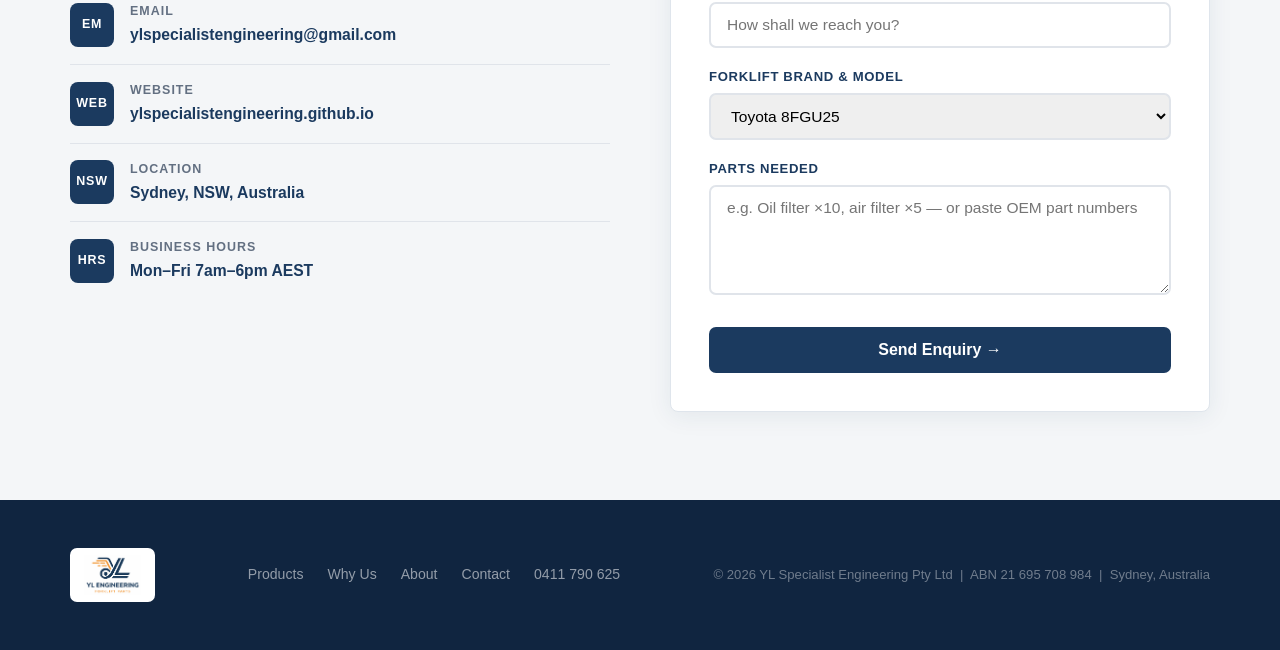
==== commit 4eda978e: "Refine website design and copy" ====
--- a/index.html
+++ b/index.html
@@ -9,7 +9,7 @@
 /* ─── Reset & Base ─── */
 *,*::before,*::after{box-sizing:border-box;margin:0;padding:0}
 html{scroll-behavior:smooth}
-body{font-family:'Segoe UI',Arial,sans-serif;color:#1a2535;background:#f5f7fa;line-height:1.6}
+body{font-family:'Segoe UI',Arial,sans-serif;color:#1a2535;background:#f4f6f8;line-height:1.6}
 img{max-width:100%;display:block}
 a{text-decoration:none;color:inherit}
 
@@ -17,10 +17,12 @@
 :root{
   --navy:#1B3A5F;
   --navy-dark:#102540;
+  --navy-ink:#0B2038;
   --orange:#E87000;
   --orange-lt:#FF8C1A;
   --white:#FFFFFF;
-  --gray:#f5f7fa;
+  --gray:#f4f6f8;
+  --line:#dfe5ec;
   --text:#1a2535;
   --mid:#637082;
 }
@@ -28,18 +30,24 @@
 /* ─── NAV ─── */
 nav{
   position:sticky;top:0;z-index:999;
-  background:var(--navy);
+  background:rgba(16,37,64,.97);
+  backdrop-filter:blur(10px);
   display:flex;align-items:center;justify-content:space-between;
-  padding:0 40px;height:70px;
-  box-shadow:0 2px 16px rgba(0,0,0,.35);
-}
-.nav-logo img{height:44px;filter:brightness(0) invert(1);}
+  padding:0 40px;height:76px;
+  box-shadow:0 2px 18px rgba(4,17,33,.28);
+}
+.nav-logo{
+  height:52px;width:150px;border-radius:7px;background:var(--white);
+  display:flex;align-items:center;justify-content:center;
+  box-shadow:0 8px 22px rgba(0,0,0,.2);
+}
+.nav-logo img{height:42px;width:auto;object-fit:contain}
 .nav-links{display:flex;gap:32px;align-items:center;list-style:none}
-.nav-links a{color:rgba(255,255,255,.85);font-size:.95rem;letter-spacing:.03em;transition:color .2s}
+.nav-links a{color:rgba(255,255,255,.86);font-size:.95rem;font-weight:600;letter-spacing:.01em;transition:color .2s}
 .nav-links a:hover{color:var(--orange)}
 .nav-cta{
   background:var(--orange);color:var(--white)!important;
-  padding:10px 22px;border-radius:6px;font-weight:600;
+  padding:10px 20px;border-radius:7px;font-weight:800;
   transition:background .2s;
 }
 .nav-cta:hover{background:var(--orange-lt)}
@@ -48,51 +56,54 @@
 
 /* ─── HERO ─── */
 .hero{
-  background:linear-gradient(135deg, var(--navy-dark) 0%, var(--navy) 60%, #1e4a7a 100%);
-  min-height:88vh;display:flex;flex-direction:column;
+  background:linear-gradient(135deg, #f8fafc 0%, #eef3f8 52%, #e8edf3 100%);
+  min-height:82vh;display:flex;flex-direction:column;
   align-items:center;justify-content:center;
   text-align:center;padding:80px 20px 60px;
   position:relative;overflow:hidden;
 }
 .hero::before{
   content:'';position:absolute;inset:0;
-  background:repeating-linear-gradient(
-    45deg,transparent,transparent 60px,rgba(255,255,255,.018) 60px,rgba(255,255,255,.018) 61px
-  );
+  background:linear-gradient(90deg, rgba(27,58,95,.08) 0 1px, transparent 1px 100%),
+             linear-gradient(0deg, rgba(27,58,95,.06) 0 1px, transparent 1px 100%);
+  background-size:46px 46px;
+  mask-image:linear-gradient(to bottom, rgba(0,0,0,.6), transparent 82%);
 }
 .hero-badge{
-  display:inline-block;background:rgba(232,112,0,.18);
-  border:1px solid rgba(232,112,0,.4);
-  color:var(--orange);font-size:.82rem;letter-spacing:.12em;font-weight:700;
+  position:relative;display:inline-block;background:#fff8f1;
+  border:1px solid rgba(232,112,0,.26);
+  color:#ad5200;font-size:.8rem;letter-spacing:.12em;font-weight:800;
   padding:6px 18px;border-radius:20px;margin-bottom:24px;text-transform:uppercase;
 }
 .hero img.hero-logo{
-  height:110px;margin:0 auto 36px;
-  filter:drop-shadow(0 4px 24px rgba(0,0,0,.4));
+  position:relative;height:118px;width:auto;margin:0 auto 34px;
+  background:var(--white);border:1px solid rgba(27,58,95,.12);
+  border-radius:9px;padding:12px 24px;
+  box-shadow:0 18px 44px rgba(27,58,95,.14);
 }
 .hero h1{
-  color:var(--white);font-size:clamp(2rem,5vw,3.4rem);
-  font-weight:800;line-height:1.15;max-width:820px;
+  position:relative;color:var(--navy-ink);font-size:clamp(2.2rem,5vw,3.7rem);
+  font-weight:850;line-height:1.08;max-width:860px;
   margin-bottom:18px;
 }
 .hero h1 span{color:var(--orange)}
 .hero p.sub{
-  color:rgba(255,255,255,.72);font-size:clamp(1rem,2.2vw,1.25rem);
-  max-width:620px;margin:0 auto 40px;
+  position:relative;color:#46586d;font-size:clamp(1rem,2.2vw,1.18rem);
+  max-width:720px;margin:0 auto 38px;
 }
 .hero-btns{display:flex;gap:16px;flex-wrap:wrap;justify-content:center}
 .btn{
   display:inline-flex;align-items:center;gap:8px;
-  padding:15px 32px;border-radius:8px;font-size:1.05rem;font-weight:700;
+  padding:14px 28px;border-radius:7px;font-size:1.02rem;font-weight:800;
   cursor:pointer;transition:all .2s;border:none;
 }
 .btn-primary{background:var(--orange);color:var(--white)}
 .btn-primary:hover{background:var(--orange-lt);transform:translateY(-2px)}
-.btn-outline{background:transparent;color:var(--white);border:2px solid rgba(255,255,255,.4)}
-.btn-outline:hover{border-color:var(--orange);color:var(--orange)}
+.btn-outline{background:var(--white);color:var(--navy);border:1px solid var(--line)}
+.btn-outline:hover{border-color:var(--orange);color:var(--orange);transform:translateY(-2px)}
 
 /* ─── SECTION BASE ─── */
-section{padding:90px 20px}
+section{padding:88px 20px}
 .container{max-width:1140px;margin:0 auto}
 .section-tag{
   color:var(--orange);font-size:.78rem;letter-spacing:.14em;font-weight:700;
@@ -106,30 +117,31 @@
 
 /* ─── STATS STRIP ─── */
 .stats{
-  background:var(--orange);padding:40px 20px;
+  background:var(--navy-ink);padding:34px 20px;
 }
 .stats .container{
   display:grid;grid-template-columns:repeat(4,1fr);gap:20px;text-align:center;
 }
-.stat-item h3{color:var(--white);font-size:2.2rem;font-weight:800}
-.stat-item p{color:rgba(255,255,255,.85);font-size:.9rem;font-weight:600;margin-top:4px}
+.stat-item h3{color:var(--white);font-size:1.8rem;font-weight:850}
+.stat-item p{color:rgba(255,255,255,.72);font-size:.86rem;font-weight:700;margin-top:4px}
 @media(max-width:700px){.stats .container{grid-template-columns:repeat(2,1fr)}}
 
 /* ─── PRODUCTS ─── */
 .products{background:var(--white)}
-.prod-grid{display:grid;grid-template-columns:repeat(auto-fill,minmax(240px,1fr));gap:24px}
+.prod-grid{display:grid;grid-template-columns:repeat(auto-fill,minmax(245px,1fr));gap:18px}
 .prod-card{
-  background:var(--gray);border-radius:12px;
-  padding:30px 24px;transition:all .25s;border:2px solid transparent;
+  background:var(--white);border-radius:8px;
+  padding:24px 22px;transition:all .25s;border:1px solid var(--line);
 }
 .prod-card:hover{
-  border-color:var(--orange);transform:translateY(-4px);
+  border-color:rgba(232,112,0,.55);transform:translateY(-3px);
   box-shadow:0 12px 32px rgba(27,58,95,.12);
 }
 .prod-icon{
-  width:52px;height:52px;border-radius:12px;
-  background:var(--navy);display:flex;align-items:center;justify-content:center;
-  margin-bottom:18px;font-size:1.6rem;
+  width:46px;height:32px;border-radius:5px;
+  background:rgba(27,58,95,.08);color:var(--navy);
+  display:flex;align-items:center;justify-content:center;
+  margin-bottom:18px;font-size:.8rem;font-weight:850;letter-spacing:.08em;
 }
 .prod-card h3{font-size:1.05rem;font-weight:700;color:var(--navy);margin-bottom:8px}
 .prod-card p{color:var(--mid);font-size:.9rem;line-height:1.55}
@@ -143,7 +155,7 @@
 .why{background:var(--gray)}
 .why-grid{display:grid;grid-template-columns:repeat(auto-fill,minmax(230px,1fr));gap:24px}
 .why-card{
-  background:var(--white);border-radius:12px;padding:32px 24px;
+  background:var(--white);border-radius:8px;padding:30px 24px;
   border-top:4px solid var(--orange);
   box-shadow:0 4px 18px rgba(27,58,95,.07);
 }
@@ -161,8 +173,8 @@
   justify-content:center;margin-top:36px;
 }
 .brand-chip{
-  background:var(--gray);border:2px solid #e0e4ea;
-  padding:12px 28px;border-radius:40px;
+  background:var(--gray);border:1px solid var(--line);
+  padding:11px 24px;border-radius:6px;
   font-weight:700;font-size:1rem;color:var(--navy);
   letter-spacing:.04em;
 }
@@ -174,7 +186,7 @@
 .order .section-sub{color:rgba(255,255,255,.6)}
 .steps{display:grid;grid-template-columns:repeat(auto-fill,minmax(240px,1fr));gap:28px;margin-top:20px}
 .step{
-  background:rgba(255,255,255,.07);border-radius:14px;padding:32px 26px;
+  background:rgba(255,255,255,.07);border-radius:8px;padding:32px 26px;
   border:1px solid rgba(255,255,255,.1);position:relative;
 }
 .step-num{
@@ -198,7 +210,7 @@
   padding:6px 16px;border-radius:20px;font-size:.85rem;font-weight:600;
 }
 .about-qr{display:flex;flex-direction:column;align-items:center;gap:18px}
-.about-qr img{width:260px;border-radius:16px;box-shadow:0 8px 32px rgba(27,58,95,.2)}
+.about-qr img{width:310px;border-radius:8px;border:1px solid var(--line);box-shadow:0 8px 32px rgba(27,58,95,.12)}
 .about-qr p{color:var(--mid);font-size:.88rem;text-align:center;max-width:220px}
 
 /* ─── CONTACT ─── */
@@ -211,20 +223,20 @@
 }
 .contact-row:last-child{border:none}
 .c-icon{
-  width:44px;height:44px;border-radius:10px;flex-shrink:0;
+  width:44px;height:44px;border-radius:8px;flex-shrink:0;
   background:var(--navy);display:flex;align-items:center;justify-content:center;
-  font-size:1.2rem;
+  font-size:.78rem;color:var(--white);font-weight:850;letter-spacing:.06em;
 }
 .contact-row h4{font-size:.78rem;color:var(--mid);font-weight:600;letter-spacing:.08em;text-transform:uppercase}
 .contact-row a,
 .contact-row span{color:var(--navy);font-weight:600;font-size:.98rem}
 .contact-row a:hover{color:var(--orange)}
-.contact-form{background:var(--white);border-radius:16px;padding:40px;box-shadow:0 4px 24px rgba(27,58,95,.08)}
+.contact-form{background:var(--white);border-radius:8px;padding:38px;border:1px solid var(--line);box-shadow:0 4px 24px rgba(27,58,95,.08)}
 .contact-form h3{color:var(--navy);font-size:1.3rem;font-weight:800;margin-bottom:24px}
 .form-row{margin-bottom:18px}
 .form-row label{display:block;font-size:.82rem;font-weight:700;color:var(--navy);margin-bottom:6px;letter-spacing:.05em;text-transform:uppercase}
 .form-row input,.form-row textarea,.form-row select{
-  width:100%;padding:12px 16px;border-radius:8px;
+  width:100%;padding:12px 16px;border-radius:7px;
   border:2px solid #e0e4ea;font-size:.97rem;
   font-family:inherit;transition:border .2s;
 }
@@ -234,7 +246,7 @@
 .form-row textarea{height:110px;resize:vertical}
 .btn-send{
   width:100%;background:var(--navy);color:var(--white);
-  padding:14px;border-radius:8px;font-size:1rem;font-weight:700;
+  padding:14px;border-radius:7px;font-size:1rem;font-weight:800;
   border:none;cursor:pointer;transition:background .2s;margin-top:6px;
 }
 .btn-send:hover{background:var(--orange)}
@@ -246,6 +258,8 @@
   display:flex;flex-wrap:wrap;gap:28px;justify-content:space-between;align-items:center;
 }
 .footer-logo img{height:40px;filter:brightness(0) invert(1);opacity:.8}
+.footer-logo{background:var(--white);border-radius:7px;padding:7px 14px}
+.footer-logo img{filter:none;opacity:1}
 .footer-links{display:flex;gap:24px;flex-wrap:wrap}
 .footer-links a{color:rgba(255,255,255,.55);font-size:.88rem;transition:color .2s}
 .footer-links a:hover{color:var(--orange)}
@@ -260,13 +274,14 @@
   nav{padding:0 20px}
   .nav-links{
     display:none;flex-direction:column;gap:0;
-    position:absolute;top:70px;left:0;right:0;
+    position:absolute;top:76px;left:0;right:0;
     background:var(--navy);padding:12px 0;
   }
   .nav-links.open{display:flex}
   .nav-links li a{display:block;padding:14px 28px}
   .hamburger{display:flex}
-  .hero{min-height:auto;padding:80px 20px 60px}
+  .hero{min-height:auto;padding:68px 20px 56px}
+  .hero img.hero-logo{height:96px;max-width:92%;padding:10px 18px}
   .hero-btns{flex-direction:column;align-items:center}
   section{padding:64px 20px}
 }
@@ -277,7 +292,7 @@
 <!-- ═══ NAV ═══ -->
 <nav>
   <a href="#home" class="nav-logo">
-    <img src="[data-uri]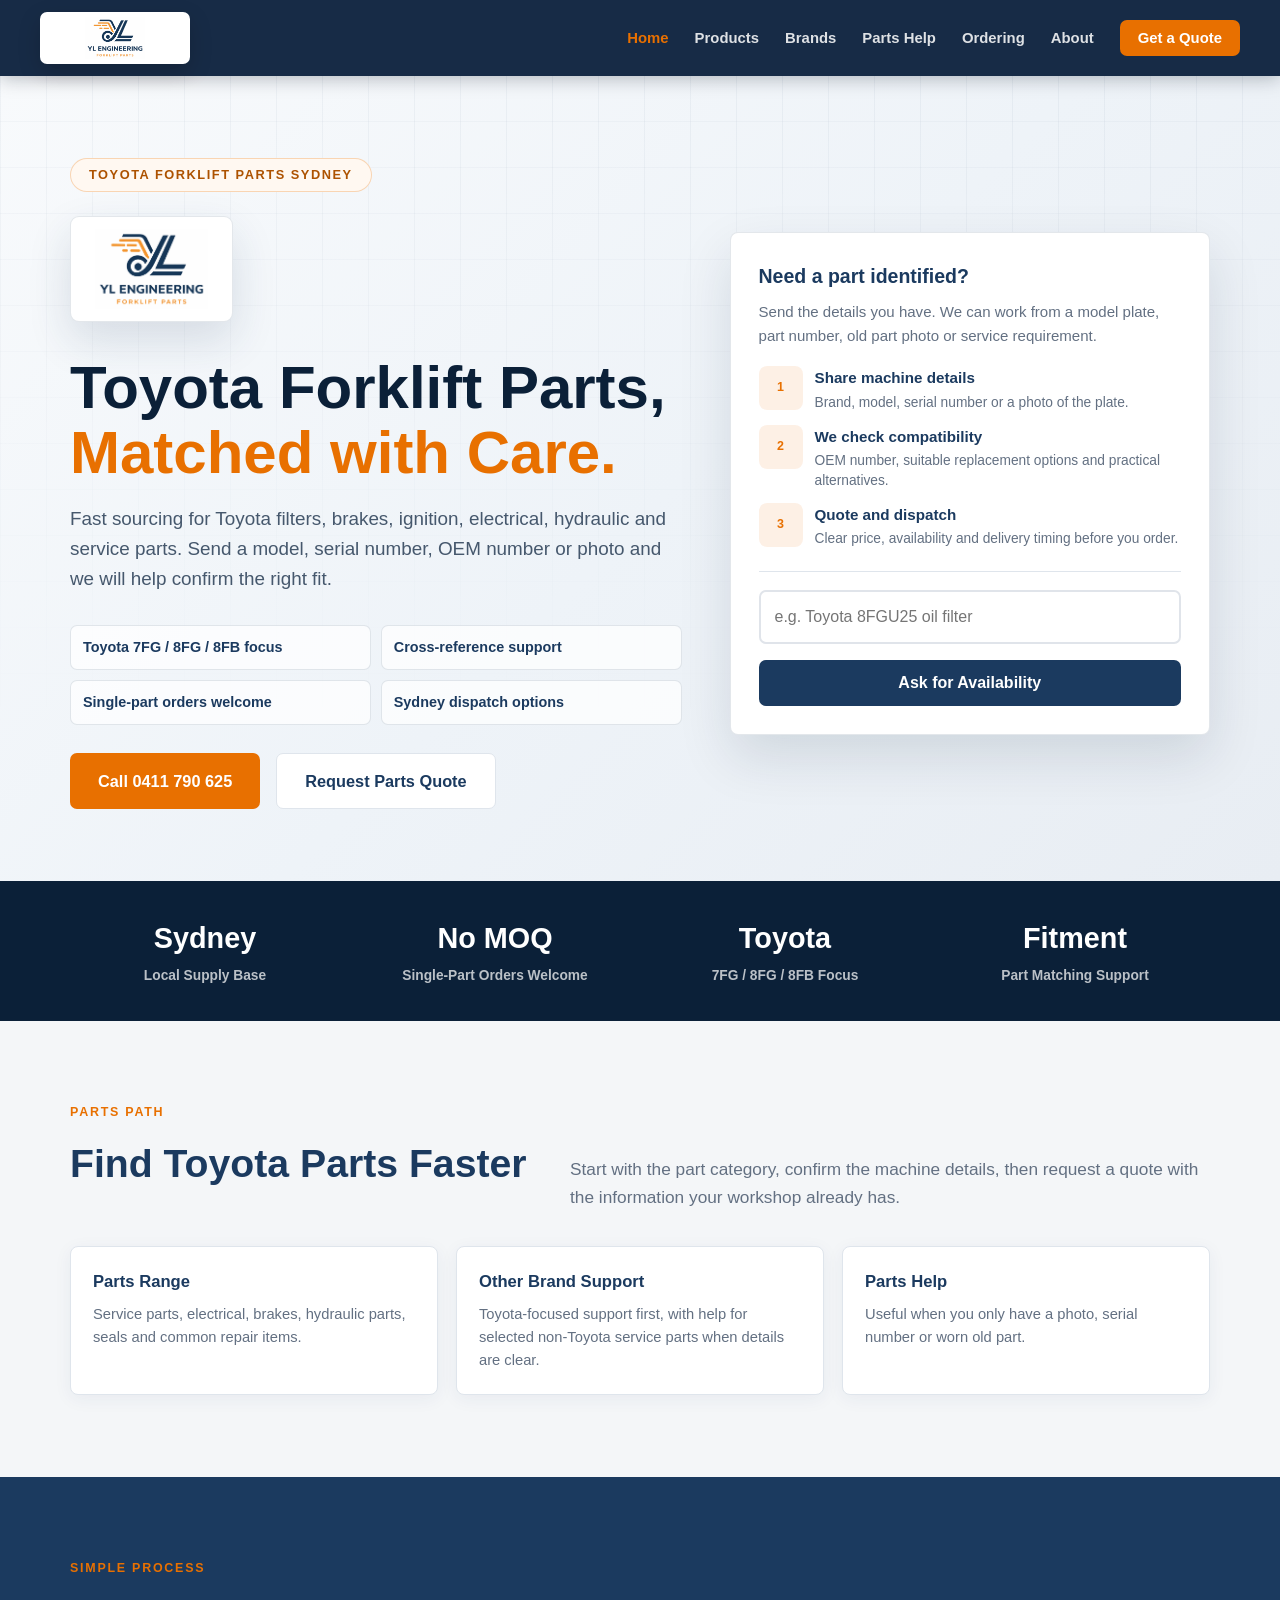
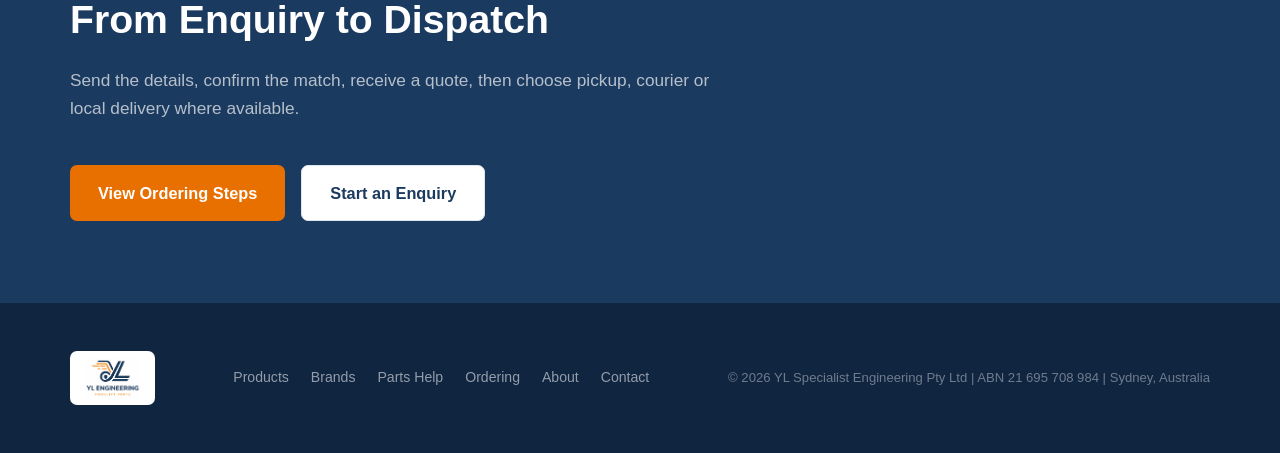
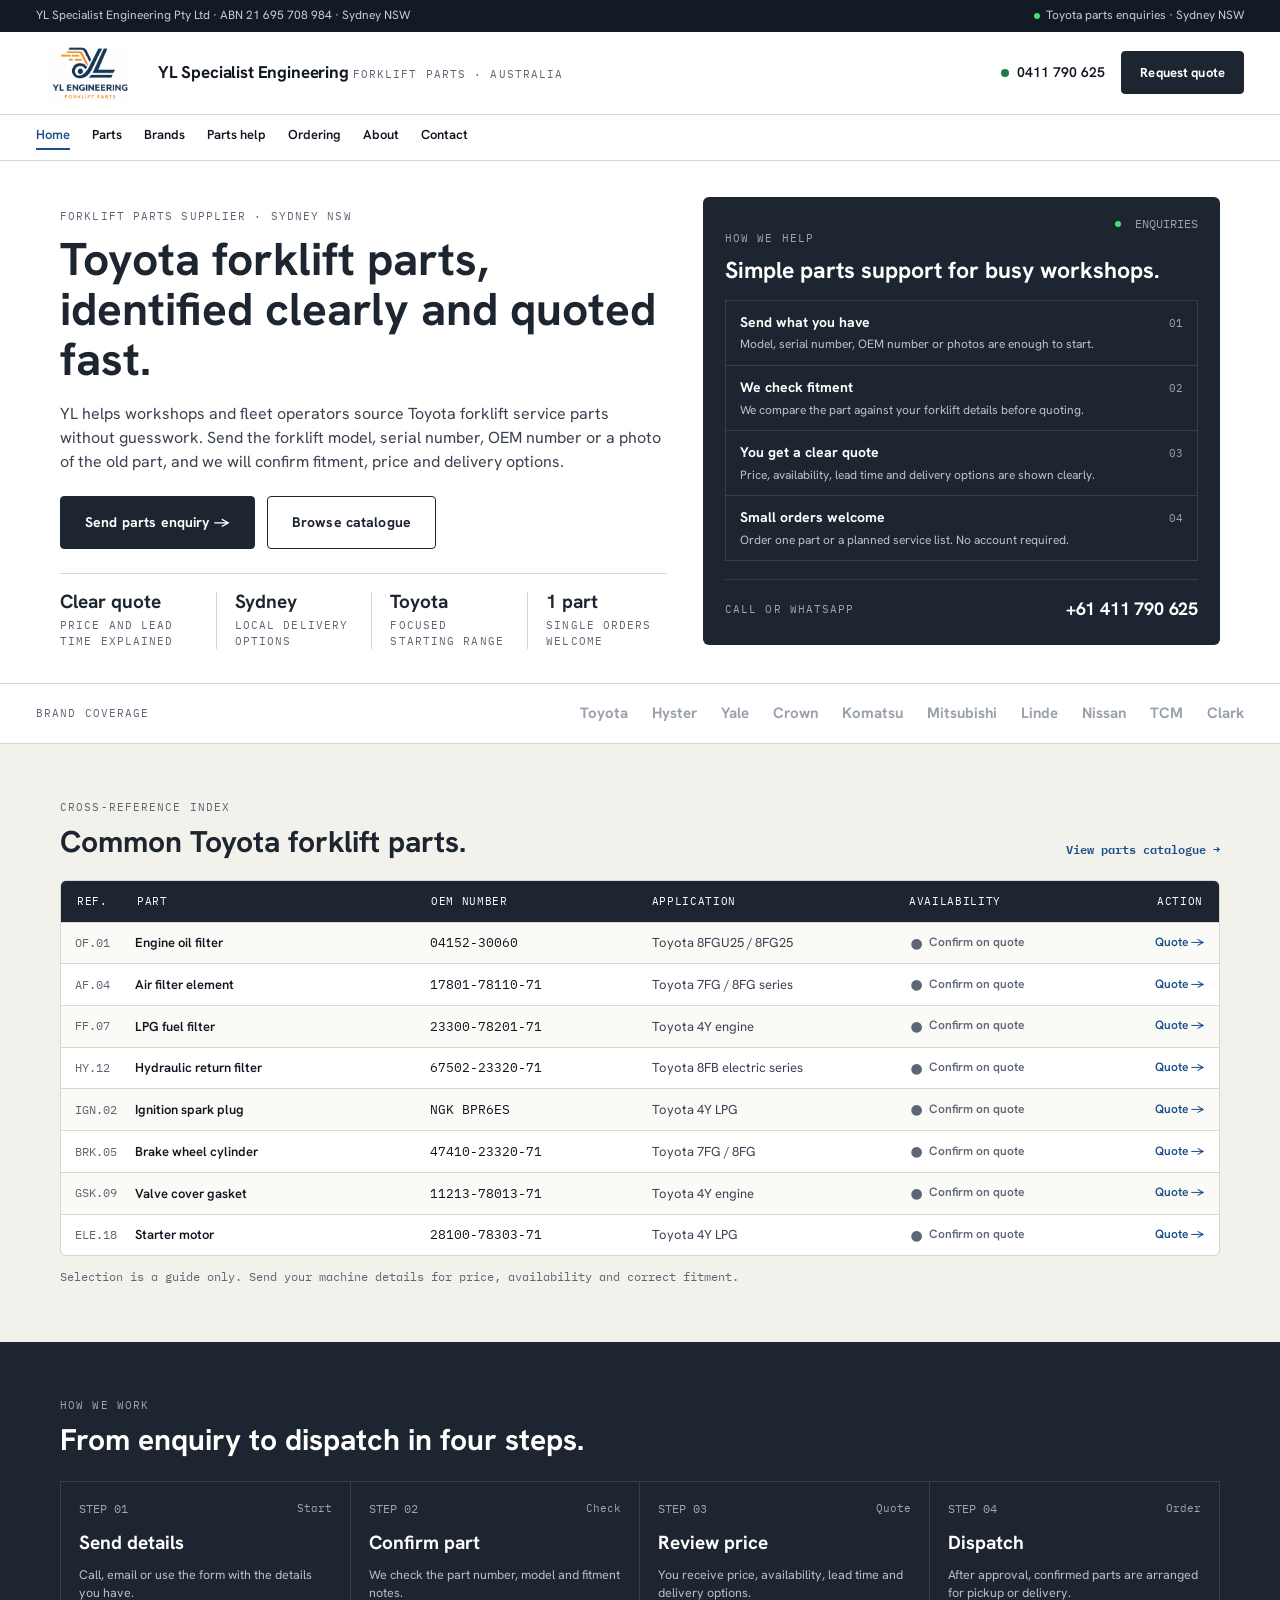
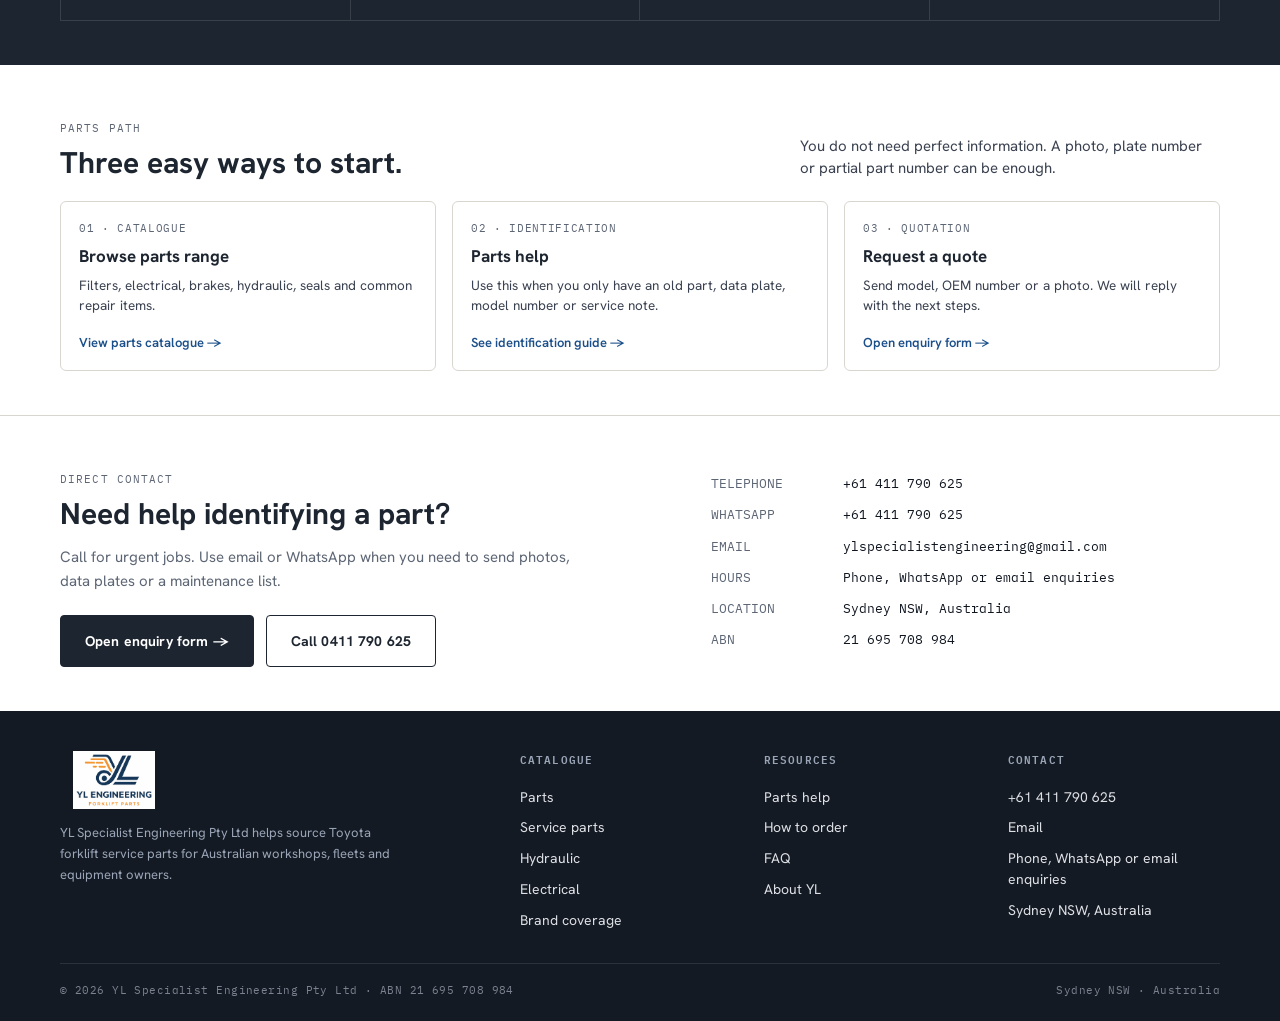
